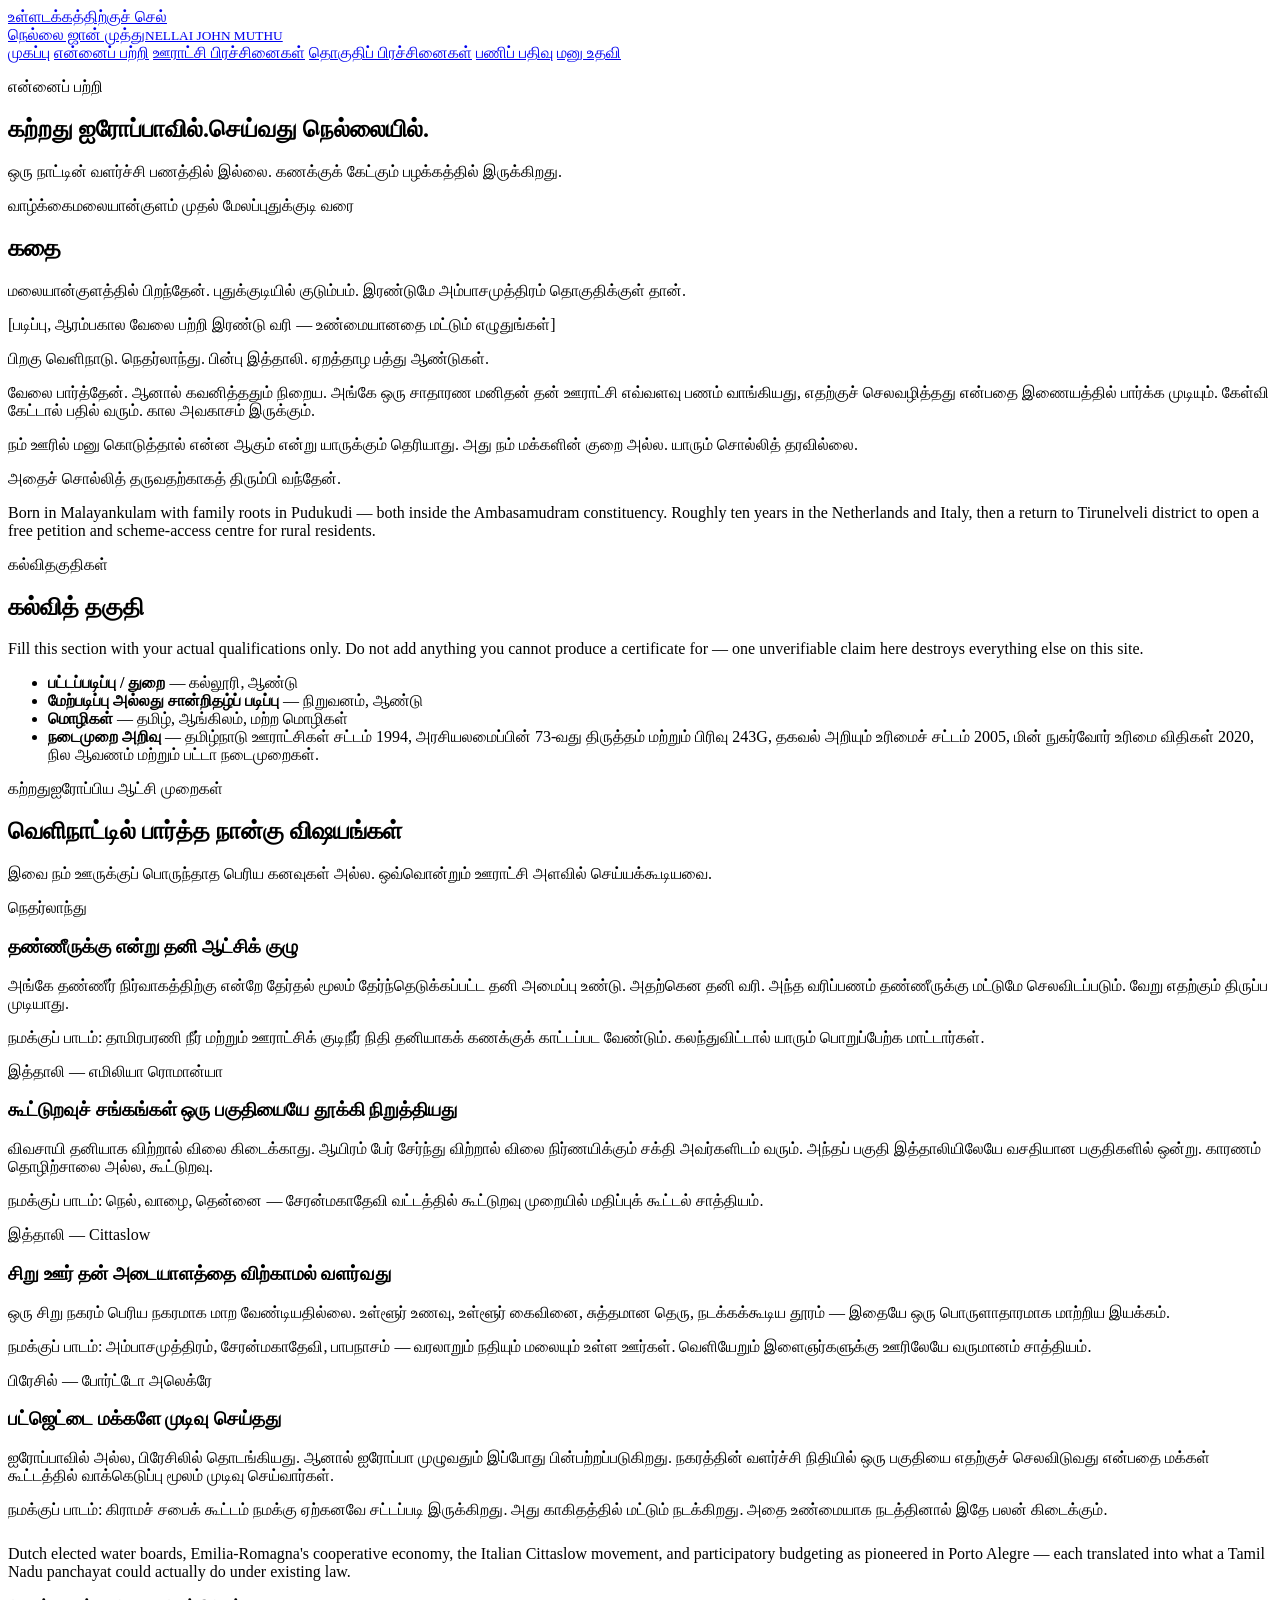
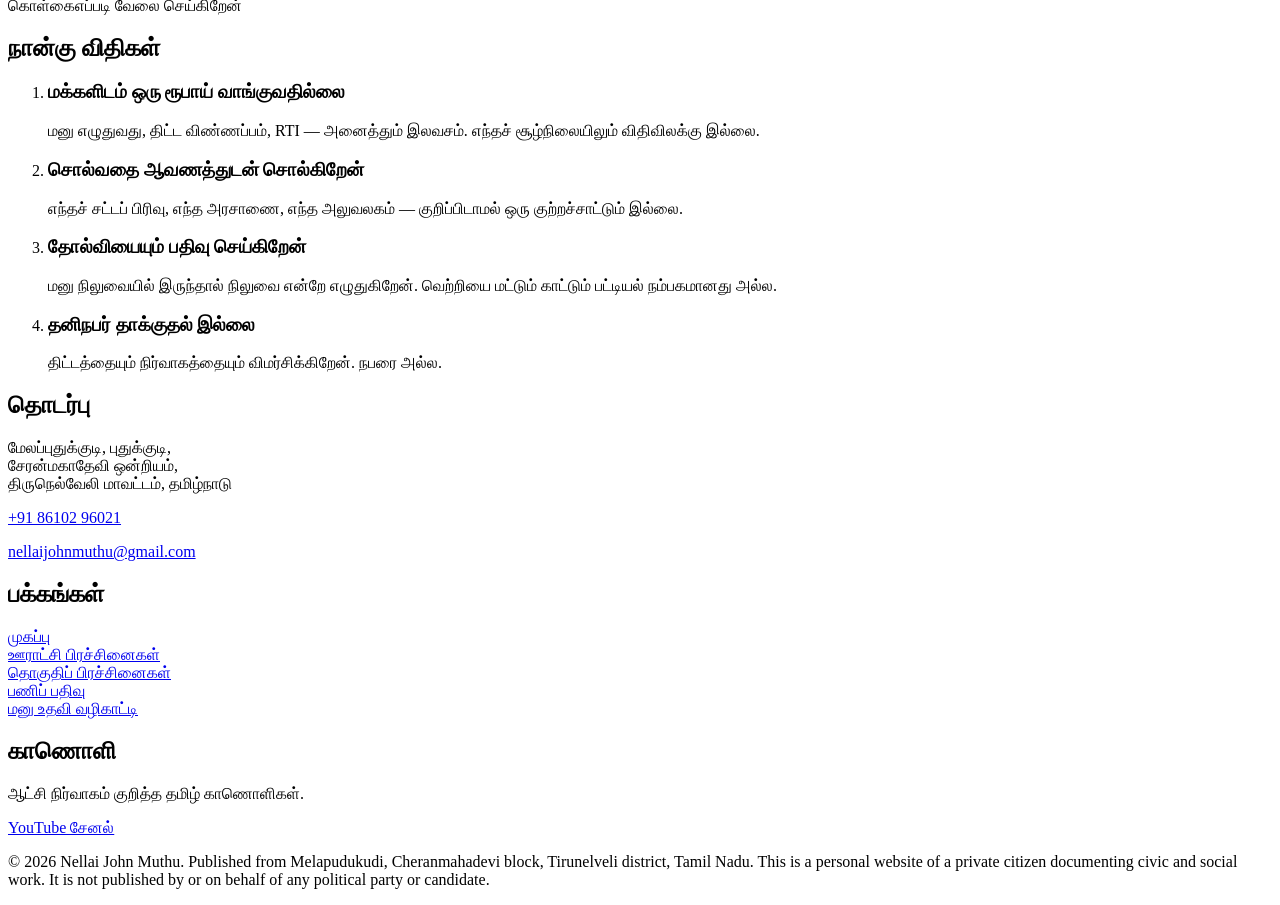
==== about.html @ 8f5d1e76 "Add files via upload" ====
<!DOCTYPE html>
<html lang="ta">
<head>
<meta charset="utf-8">
<meta name="viewport" content="width=device-width, initial-scale=1">

<title>என்னைப் பற்றி — நெல்லை ஜான் முத்து | About Nellai John Muthu</title>
<meta name="description" content="நெல்லை ஜான் முத்து யார்? மலையான்குளத்தில் பிறப்பு, நெதர்லாந்து மற்றும் இத்தாலியில் பத்து ஆண்டுகள், திருநெல்வேலியில் மனு உதவி மையம். Biography of Nellai John Muthu — ten years in the Netherlands and Italy, and the governance models he brought back to Cheranmahadevi block, Tirunelveli.">
<link rel="canonical" href="https://nellaijohnmuthu.com/about.html">

<meta property="og:type" content="profile">
<meta property="og:site_name" content="Nellai John Muthu">
<meta property="og:locale" content="ta_IN">
<meta property="og:title" content="என்னைப் பற்றி — நெல்லை ஜான் முத்து">
<meta property="og:description" content="பத்து ஆண்டுகள் ஐரோப்பாவில் கற்றது. திருநெல்வேலியில் நடைமுறைப்படுத்துவது.">
<meta property="og:url" content="https://nellaijohnmuthu.com/about.html">
<meta property="og:image" content="https://nellaijohnmuthu.com/assets/img/og.jpg">
<meta name="twitter:card" content="summary_large_image">

<link rel="preconnect" href="https://fonts.googleapis.com">
<link rel="preconnect" href="https://fonts.gstatic.com" crossorigin>
<link href="https://fonts.googleapis.com/css2?family=Anek+Tamil:wght@300..700&family=Newsreader:ital,opsz,wght@0,6..72,300..700;1,6..72,300..600&display=swap" rel="stylesheet">
<link rel="stylesheet" href="/assets/style.css">

<script type="application/ld+json">
{
  "@context": "https://schema.org",
  "@type": "ProfilePage",
  "mainEntity": {
    "@type": "Person",
    "name": "Nellai John Muthu",
    "alternateName": "நெல்லை ஜான் முத்து",
    "url": "https://nellaijohnmuthu.com/about.html",
    "jobTitle": "Social activist and civic organiser",
    "birthPlace": { "@type": "Place", "name": "Malayankulam, Tirunelveli district, Tamil Nadu" },
    "knowsAbout": [
      "Rural local government in Tamil Nadu",
      "Right to Information",
      "Tamil Nadu Panchayats Act 1994",
      "Government welfare scheme access",
      "Participatory budgeting",
      "Dutch water management"
    ],
    "knowsLanguage": ["ta", "en"]
  }
}
</script>
</head>

<body>
<a class="skip" href="#main">உள்ளடக்கத்திற்குச் செல்</a>

<header class="site-head">
  <div class="wrap">
    <a class="brand" href="/">நெல்லை ஜான் முத்து<small>NELLAI JOHN MUTHU</small></a>
    <nav class="site-nav" aria-label="முதன்மை">
      <a href="/">முகப்பு</a>
      <a href="/about.html" aria-current="page">என்னைப் பற்றி</a>
      <a href="/panchayats.html">ஊராட்சி பிரச்சினைகள்</a>
      <a href="/issues.html">தொகுதிப் பிரச்சினைகள்</a>
      <a href="/work.html">பணிப் பதிவு</a>
      <a href="/help.html">மனு உதவி</a>
    </nav>
  </div>
</header>

<main id="main">

<section class="hero">
  <div class="wrap">
    <p class="kicker">என்னைப் பற்றி</p>
    <h1 class="hero-slogan"><span class="l">கற்றது ஐரோப்பாவில்.</span><span class="l">செய்வது நெல்லையில்.</span></h1>
    <p>ஒரு நாட்டின் வளர்ச்சி பணத்தில் இல்லை. கணக்குக் கேட்கும் பழக்கத்தில் இருக்கிறது.</p>
  </div>
</section>

<section>
  <div class="wrap rail">
    <p class="rail-label"><span>வாழ்க்கை</span>மலையான்குளம் முதல் மேலப்புதுக்குடி வரை</p>
    <div>
      <h2>கதை</h2>
      <p class="lede">மலையான்குளத்தில் பிறந்தேன். புதுக்குடியில் குடும்பம். இரண்டுமே அம்பாசமுத்திரம் தொகுதிக்குள் தான்.</p>
      <p><span class="fill">[படிப்பு, ஆரம்பகால வேலை பற்றி இரண்டு வரி — உண்மையானதை மட்டும் எழுதுங்கள்]</span></p>
      <p>பிறகு வெளிநாடு. நெதர்லாந்து. பின்பு இத்தாலி. ஏறத்தாழ பத்து ஆண்டுகள்.</p>
      <p>வேலை பார்த்தேன். ஆனால் கவனித்ததும் நிறைய. அங்கே ஒரு சாதாரண மனிதன் தன் ஊராட்சி எவ்வளவு பணம் வாங்கியது, எதற்குச் செலவழித்தது என்பதை இணையத்தில் பார்க்க முடியும். கேள்வி கேட்டால் பதில் வரும். கால அவகாசம் இருக்கும்.</p>
      <p>நம் ஊரில் மனு கொடுத்தால் என்ன ஆகும் என்று யாருக்கும் தெரியாது. அது நம் மக்களின் குறை அல்ல. யாரும் சொல்லித் தரவில்லை.</p>
      <p>அதைச் சொல்லித் தருவதற்காகத் திரும்பி வந்தேன்.</p>
      <p class="en-note" lang="en">Born in Malayankulam with family roots in Pudukudi — both inside the Ambasamudram constituency. Roughly ten years in the Netherlands and Italy, then a return to Tirunelveli district to open a free petition and scheme-access centre for rural residents.</p>
    </div>
  </div>
</section>

<section>
  <div class="wrap rail">
    <p class="rail-label"><span>கல்வி</span>தகுதிகள்</p>
    <div>
      <h2>கல்வித் தகுதி</h2>
      <p class="en-note" lang="en">Fill this section with your actual qualifications only. Do not add anything you cannot produce a certificate for — one unverifiable claim here destroys everything else on this site.</p>
      <ul class="plain">
        <li><b><span class="fill">பட்டப்படிப்பு / துறை</span></b> — <span class="fill">கல்லூரி, ஆண்டு</span></li>
        <li><b><span class="fill">மேற்படிப்பு அல்லது சான்றிதழ்ப் படிப்பு</span></b> — <span class="fill">நிறுவனம், ஆண்டு</span></li>
        <li><b>மொழிகள்</b> — தமிழ், ஆங்கிலம்<span class="fill">, மற்ற மொழிகள்</span></li>
        <li><b>நடைமுறை அறிவு</b> — தமிழ்நாடு ஊராட்சிகள் சட்டம் 1994, அரசியலமைப்பின் 73-வது திருத்தம் மற்றும் பிரிவு 243G, தகவல் அறியும் உரிமைச் சட்டம் 2005, மின் நுகர்வோர் உரிமை விதிகள் 2020, நில ஆவணம் மற்றும் பட்டா நடைமுறைகள்.</li>
      </ul>
    </div>
  </div>
</section>

<section>
  <div class="wrap rail">
    <p class="rail-label"><span>கற்றது</span>ஐரோப்பிய ஆட்சி முறைகள்</p>
    <div>
      <h2>வெளிநாட்டில் பார்த்த நான்கு விஷயங்கள்</h2>
      <p>இவை நம் ஊருக்குப் பொருந்தாத பெரிய கனவுகள் அல்ல. ஒவ்வொன்றும் ஊராட்சி அளவில் செய்யக்கூடியவை.</p>

      <div class="issues">
        <article class="issue">
          <span class="place">நெதர்லாந்து</span>
          <h3>தண்ணீருக்கு என்று தனி ஆட்சிக் குழு</h3>
          <p>அங்கே தண்ணீர் நிர்வாகத்திற்கு என்றே தேர்தல் மூலம் தேர்ந்தெடுக்கப்பட்ட தனி அமைப்பு உண்டு. அதற்கென தனி வரி. அந்த வரிப்பணம் தண்ணீருக்கு மட்டுமே செலவிடப்படும். வேறு எதற்கும் திருப்ப முடியாது.</p>
          <p class="did">நமக்குப் பாடம்: தாமிரபரணி நீர் மற்றும் ஊராட்சிக் குடிநீர் நிதி தனியாகக் கணக்குக் காட்டப்பட வேண்டும். கலந்துவிட்டால் யாரும் பொறுப்பேற்க மாட்டார்கள்.</p>
        </article>

        <article class="issue">
          <span class="place">இத்தாலி — எமிலியா ரொமான்யா</span>
          <h3>கூட்டுறவுச் சங்கங்கள் ஒரு பகுதியையே தூக்கி நிறுத்தியது</h3>
          <p>விவசாயி தனியாக விற்றால் விலை கிடைக்காது. ஆயிரம் பேர் சேர்ந்து விற்றால் விலை நிர்ணயிக்கும் சக்தி அவர்களிடம் வரும். அந்தப் பகுதி இத்தாலியிலேயே வசதியான பகுதிகளில் ஒன்று. காரணம் தொழிற்சாலை அல்ல, கூட்டுறவு.</p>
          <p class="did">நமக்குப் பாடம்: நெல், வாழை, தென்னை — சேரன்மகாதேவி வட்டத்தில் கூட்டுறவு முறையில் மதிப்புக் கூட்டல் சாத்தியம்.</p>
        </article>

        <article class="issue">
          <span class="place">இத்தாலி — Cittaslow</span>
          <h3>சிறு ஊர் தன் அடையாளத்தை விற்காமல் வளர்வது</h3>
          <p>ஒரு சிறு நகரம் பெரிய நகரமாக மாற வேண்டியதில்லை. உள்ளூர் உணவு, உள்ளூர் கைவினை, சுத்தமான தெரு, நடக்கக்கூடிய தூரம் — இதையே ஒரு பொருளாதாரமாக மாற்றிய இயக்கம்.</p>
          <p class="did">நமக்குப் பாடம்: அம்பாசமுத்திரம், சேரன்மகாதேவி, பாபநாசம் — வரலாறும் நதியும் மலையும் உள்ள ஊர்கள். வெளியேறும் இளைஞர்களுக்கு ஊரிலேயே வருமானம் சாத்தியம்.</p>
        </article>

        <article class="issue">
          <span class="place">பிரேசில் — போர்ட்டோ அலெக்ரே</span>
          <h3>பட்ஜெட்டை மக்களே முடிவு செய்தது</h3>
          <p>ஐரோப்பாவில் அல்ல, பிரேசிலில் தொடங்கியது. ஆனால் ஐரோப்பா முழுவதும் இப்போது பின்பற்றப்படுகிறது. நகரத்தின் வளர்ச்சி நிதியில் ஒரு பகுதியை எதற்குச் செலவிடுவது என்பதை மக்கள் கூட்டத்தில் வாக்கெடுப்பு மூலம் முடிவு செய்வார்கள்.</p>
          <p class="did">நமக்குப் பாடம்: கிராமச் சபைக் கூட்டம் நமக்கு ஏற்கனவே சட்டப்படி இருக்கிறது. அது காகிதத்தில் மட்டும் நடக்கிறது. அதை உண்மையாக நடத்தினால் இதே பலன் கிடைக்கும்.</p>
        </article>
      </div>

      <p class="en-note" lang="en" style="margin-top:1.6rem">Dutch elected water boards, Emilia-Romagna's cooperative economy, the Italian Cittaslow movement, and participatory budgeting as pioneered in Porto Alegre — each translated into what a Tamil Nadu panchayat could actually do under existing law.</p>
    </div>
  </div>
</section>

<section>
  <div class="wrap rail">
    <p class="rail-label"><span>கொள்கை</span>எப்படி வேலை செய்கிறேன்</p>
    <div>
      <h2>நான்கு விதிகள்</h2>
      <ol class="steps">
        <li>
          <h3>மக்களிடம் ஒரு ரூபாய் வாங்குவதில்லை</h3>
          <p>மனு எழுதுவது, திட்ட விண்ணப்பம், RTI — அனைத்தும் இலவசம். எந்தச் சூழ்நிலையிலும் விதிவிலக்கு இல்லை.</p>
        </li>
        <li>
          <h3>சொல்வதை ஆவணத்துடன் சொல்கிறேன்</h3>
          <p>எந்தச் சட்டப் பிரிவு, எந்த அரசாணை, எந்த அலுவலகம் — குறிப்பிடாமல் ஒரு குற்றச்சாட்டும் இல்லை.</p>
        </li>
        <li>
          <h3>தோல்வியையும் பதிவு செய்கிறேன்</h3>
          <p>மனு நிலுவையில் இருந்தால் நிலுவை என்றே எழுதுகிறேன். வெற்றியை மட்டும் காட்டும் பட்டியல் நம்பகமானது அல்ல.</p>
        </li>
        <li>
          <h3>தனிநபர் தாக்குதல் இல்லை</h3>
          <p>திட்டத்தையும் நிர்வாகத்தையும் விமர்சிக்கிறேன். நபரை அல்ல.</p>
        </li>
      </ol>
    </div>
  </div>
</section>

</main>

<footer class="site-foot">
  <div class="wrap">
    <div>
      <h2>தொடர்பு</h2>
      <p class="ta">மேலப்புதுக்குடி, புதுக்குடி,<br>சேரன்மகாதேவி ஒன்றியம்,<br>திருநெல்வேலி மாவட்டம், தமிழ்நாடு</p>
      <p><a href="tel:+918610296021">+91 86102 96021</a></p>
      <p><a href="mailto:nellaijohnmuthu@gmail.com">nellaijohnmuthu@gmail.com</a></p>
    </div>
    <div>
      <h2>பக்கங்கள்</h2>
      <p><a href="/">முகப்பு</a><br>
         <a href="/panchayats.html">ஊராட்சி பிரச்சினைகள்</a><br>
         <a href="/issues.html">தொகுதிப் பிரச்சினைகள்</a><br>
         <a href="/work.html">பணிப் பதிவு</a><br>
         <a href="/help.html">மனு உதவி வழிகாட்டி</a></p>
    </div>
    <div>
      <h2>காணொளி</h2>
      <p class="ta">ஆட்சி நிர்வாகம் குறித்த தமிழ் காணொளிகள்.</p>
      <p><a href="https://www.youtube.com/@FILL-CHANNEL-HANDLE" class="fill">YouTube சேனல்</a></p>
    </div>
    <div class="legal">
      <p lang="en">© 2026 Nellai John Muthu. Published from Melapudukudi, Cheranmahadevi block, Tirunelveli district, Tamil Nadu. This is a personal website of a private citizen documenting civic and social work. It is not published by or on behalf of any political party or candidate.</p>
    </div>
  </div>
</footer>

</body>
</html>
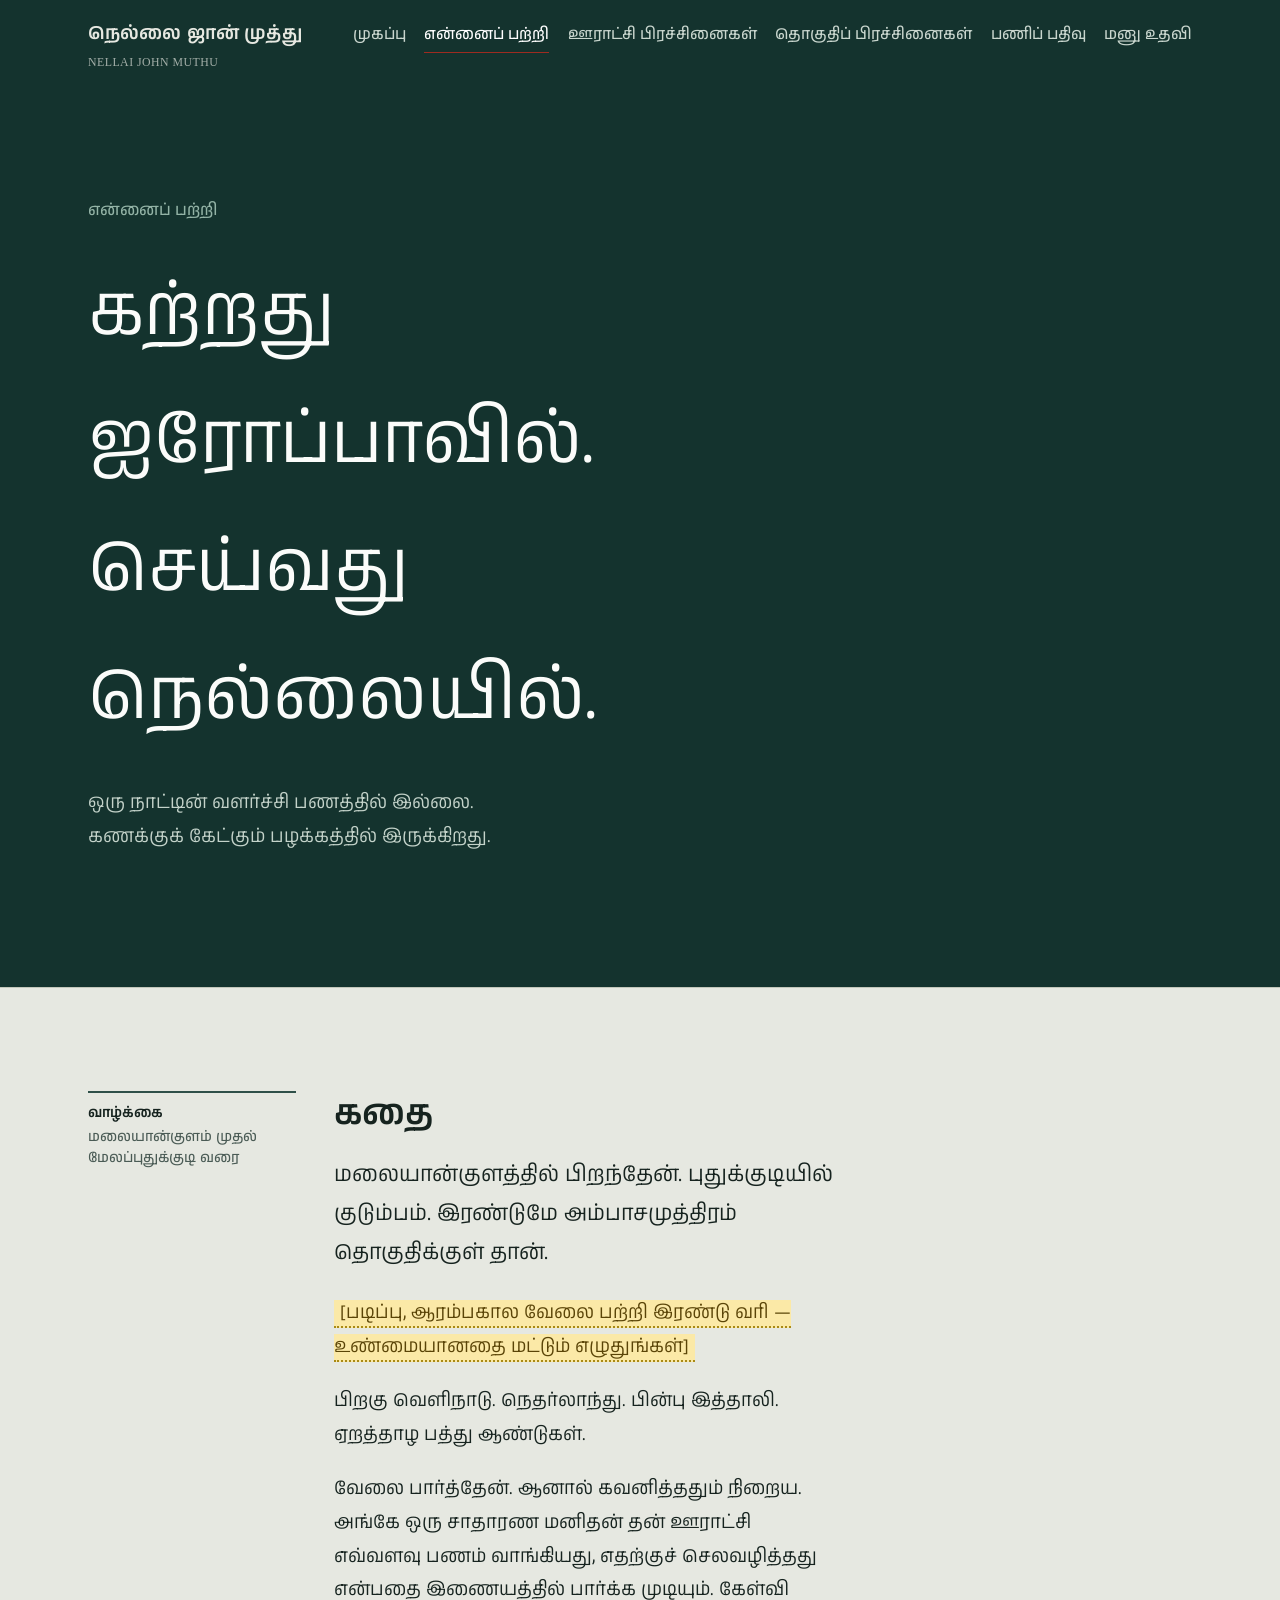
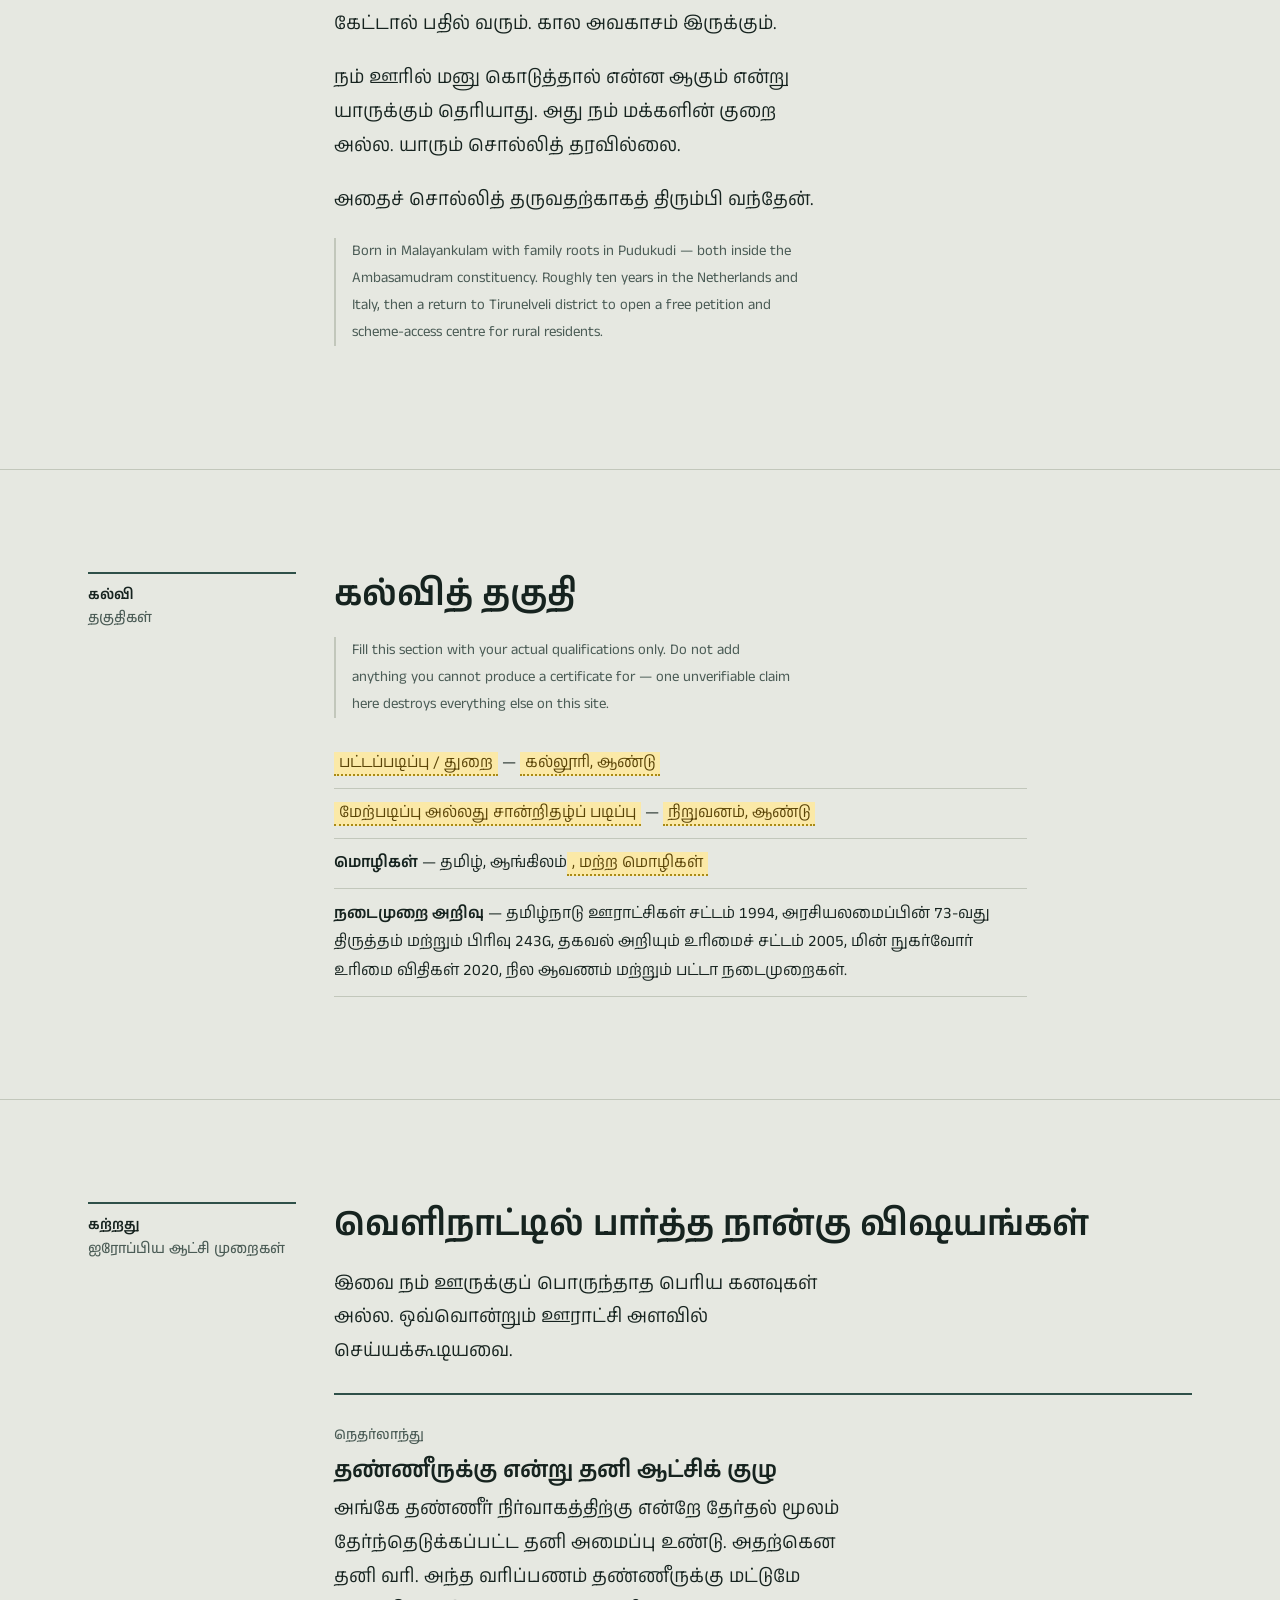
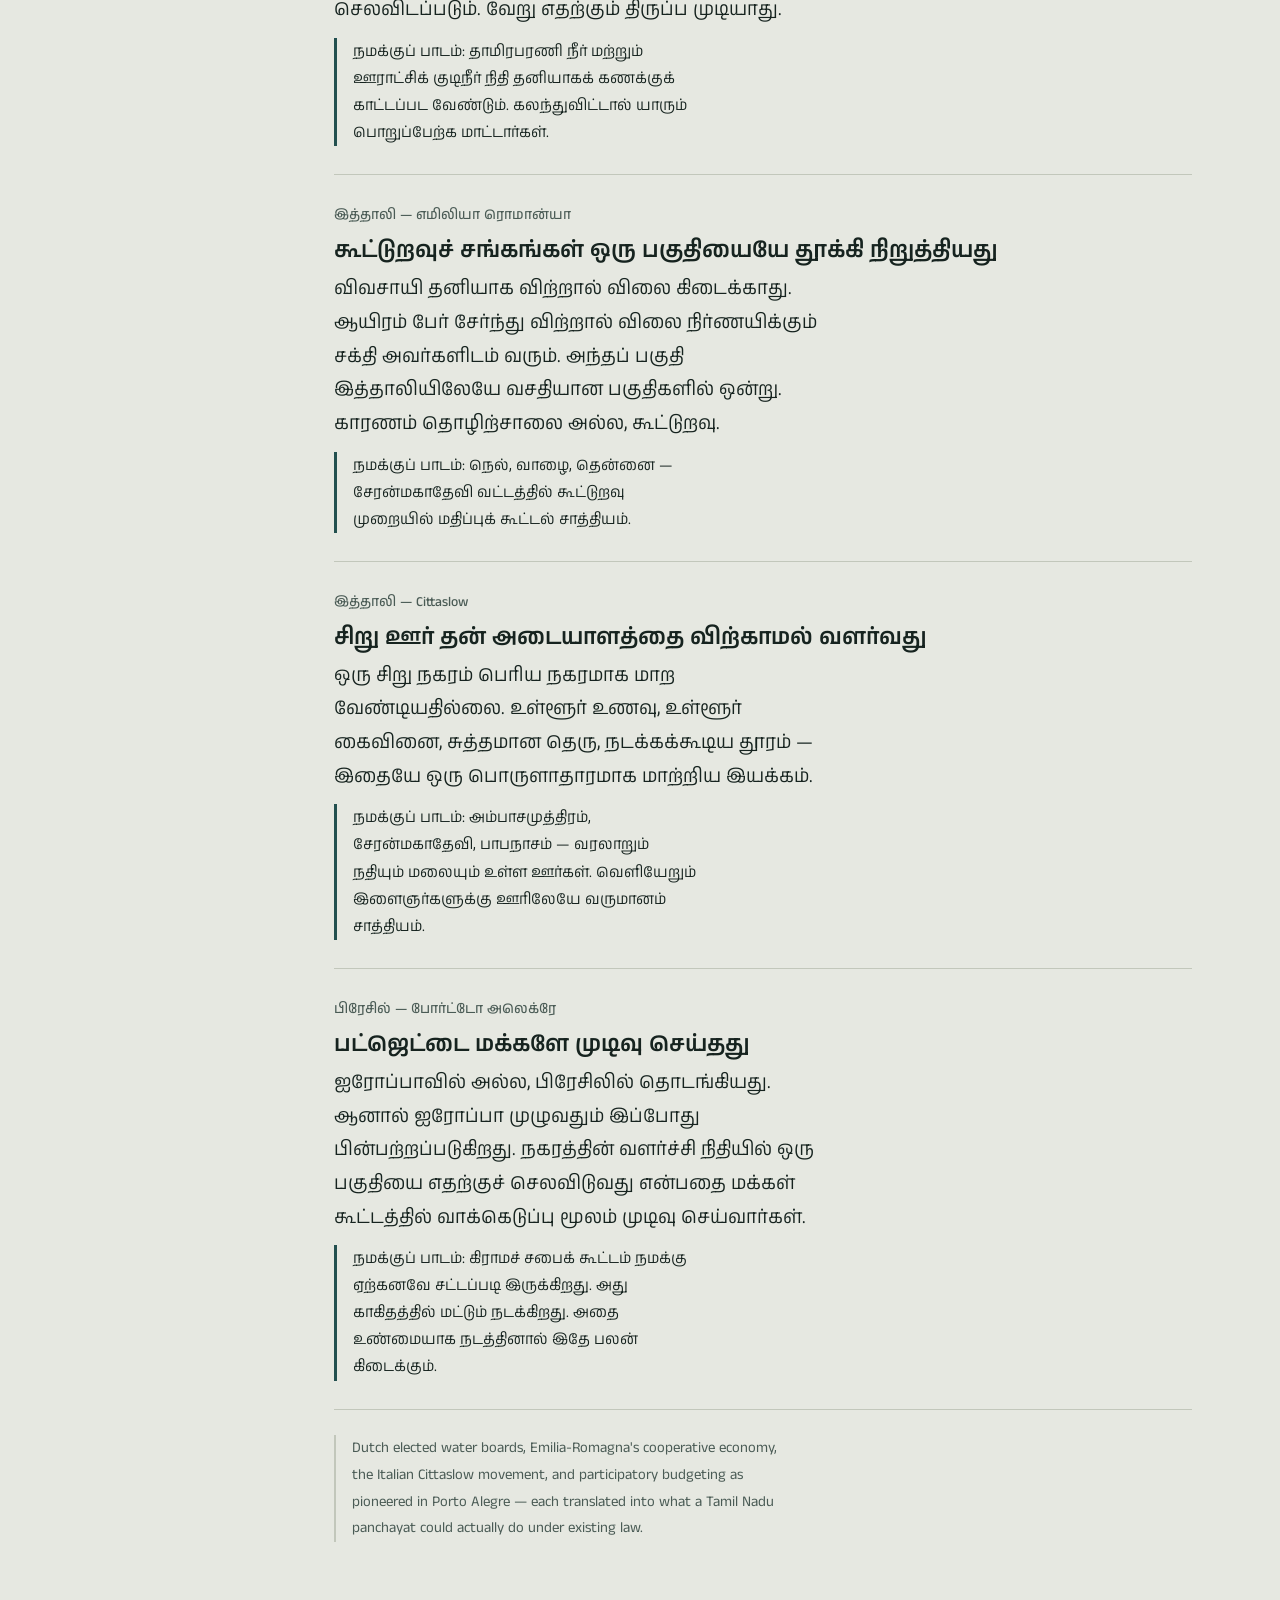
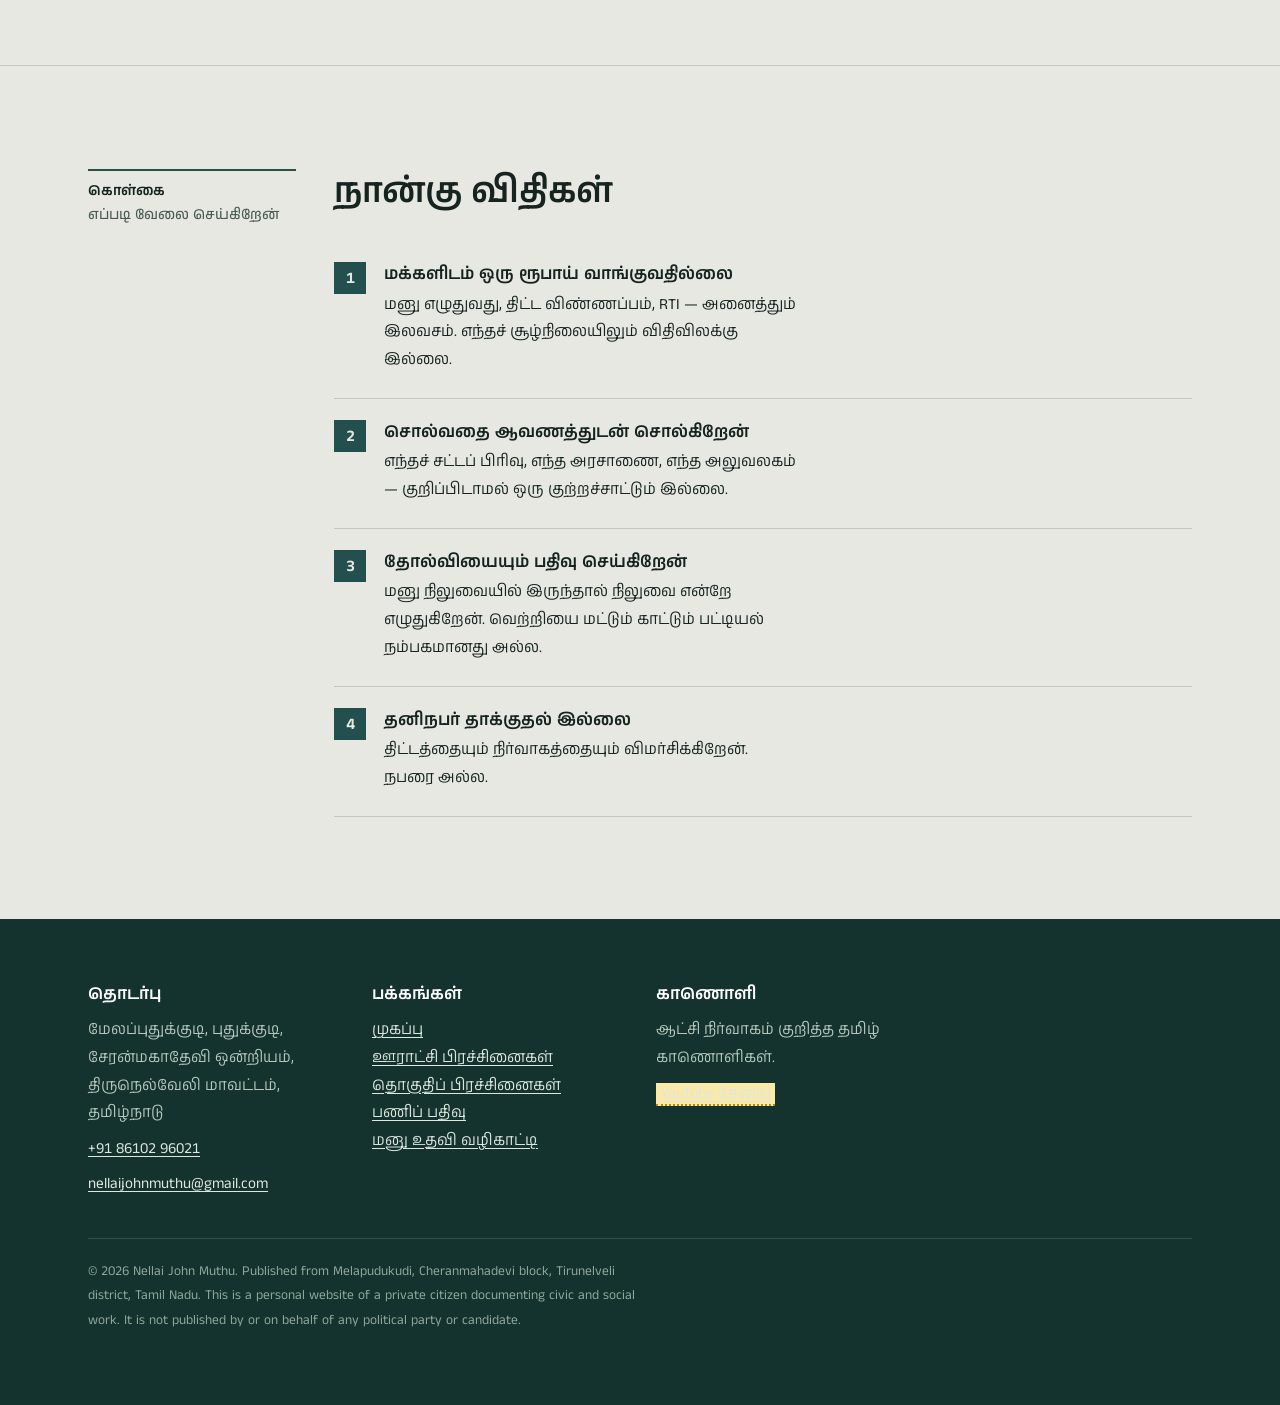
==== commit dc4bd54f: "Add files via upload" ====
--- a/about.html
+++ b/about.html
@@ -14,13 +14,13 @@
 <meta property="og:title" content="என்னைப் பற்றி — நெல்லை ஜான் முத்து">
 <meta property="og:description" content="பத்து ஆண்டுகள் ஐரோப்பாவில் கற்றது. திருநெல்வேலியில் நடைமுறைப்படுத்துவது.">
 <meta property="og:url" content="https://nellaijohnmuthu.com/about.html">
-<meta property="og:image" content="https://nellaijohnmuthu.com/assets/img/og.jpg">
+<meta property="og:image" content="https://nellaijohnmuthu.com/og.jpg">
 <meta name="twitter:card" content="summary_large_image">
 
 <link rel="preconnect" href="https://fonts.googleapis.com">
 <link rel="preconnect" href="https://fonts.gstatic.com" crossorigin>
 <link href="https://fonts.googleapis.com/css2?family=Anek+Tamil:wght@300..700&family=Newsreader:ital,opsz,wght@0,6..72,300..700;1,6..72,300..600&display=swap" rel="stylesheet">
-<link rel="stylesheet" href="/assets/style.css">
+<link rel="stylesheet" href="/style.css">
 
 <script type="application/ld+json">
 {
--- a/style.css
+++ b/style.css
@@ -0,0 +1,324 @@
+/* Nellai John Muthu — nellaijohnmuthu.com
+   Palette grounded in the Tamirabarani belt and the government petition file:
+   river green ink, pale sage stone paper, endorsement red used only as a status mark. */
+
+:root {
+  --paper:      #E6E8E1;
+  --paper-warm: #DDE0D6;
+  --river:      #14332E;
+  --river-mid:  #23504F;
+  --ink:        #16231F;
+  --ink-soft:   #4A5B55;
+  --stamp:      #9E2B20;
+  --brass:      #7E6420;
+  --rule:       #C2C7BB;
+  --rule-dark:  #2F5049;
+
+  --measure: 63ch;
+  --gutter: clamp(1.25rem, 5vw, 3.5rem);
+  --stack: clamp(3.5rem, 8vw, 6.5rem);
+}
+
+*, *::before, *::after { box-sizing: border-box; }
+
+html { -webkit-text-size-adjust: 100%; scroll-behavior: smooth; }
+
+@media (prefers-reduced-motion: reduce) {
+  html { scroll-behavior: auto; }
+  *, *::before, *::after { animation-duration: .001ms !important; transition-duration: .001ms !important; }
+}
+
+body {
+  margin: 0;
+  background: var(--paper);
+  color: var(--ink);
+  font-family: "Newsreader", Georgia, serif;
+  font-size: clamp(1.02rem, 0.98rem + 0.25vw, 1.16rem);
+  line-height: 1.68;
+  font-variant-numeric: tabular-nums;
+}
+
+:lang(ta), .ta {
+  font-family: "Anek Tamil", "Noto Sans Tamil", sans-serif;
+  line-height: 1.82;
+  font-weight: 400;
+}
+
+/* ---------- Type scale ---------- */
+
+h1, h2, h3, h4 { margin: 0 0 .5em; font-weight: 600; line-height: 1.18; letter-spacing: -0.01em; }
+h1 { font-size: clamp(2rem, 1.4rem + 2.8vw, 3.25rem); }
+h2 { font-size: clamp(1.5rem, 1.2rem + 1.4vw, 2.15rem); }
+h3 { font-size: clamp(1.14rem, 1.05rem + 0.5vw, 1.4rem); }
+h2:lang(ta), h3:lang(ta), h1:lang(ta) { font-weight: 600; line-height: 1.4; letter-spacing: 0; }
+
+p { margin: 0 0 1.1em; max-width: var(--measure); }
+p:lang(ta) { max-width: 46ch; }
+
+a { color: var(--river-mid); text-decoration-thickness: 1px; text-underline-offset: 3px; }
+a:hover { color: var(--stamp); }
+
+:focus-visible { outline: 2.5px solid var(--stamp); outline-offset: 3px; }
+
+.en-note {
+  font-size: .92rem;
+  color: var(--ink-soft);
+  border-left: 2px solid var(--rule);
+  padding-left: 1rem;
+  margin: 0 0 1.4em;
+  max-width: 58ch;
+}
+
+.lede { font-size: 1.16em; }
+
+/* ---------- Layout ---------- */
+
+.wrap { width: min(76rem, 100%); margin-inline: auto; padding-inline: var(--gutter); }
+
+section { padding-block: var(--stack); border-top: 1px solid var(--rule); }
+section:first-of-type { border-top: 0; }
+
+/* Asymmetric rail grid: margin annotations left, body right — like a petition file */
+.rail { display: grid; gap: clamp(1rem, 3vw, 3.5rem); grid-template-columns: 1fr; align-items: start; }
+@media (min-width: 62rem) {
+  .rail { grid-template-columns: 13rem minmax(0, 1fr); }
+}
+.rail > .rail-label {
+  font-family: "Anek Tamil", sans-serif;
+  font-size: .88rem;
+  font-weight: 500;
+  color: var(--ink-soft);
+  line-height: 1.5;
+  padding-top: .55rem;
+  border-top: 2px solid var(--rule-dark);
+}
+.rail > .rail-label span { display: block; color: var(--ink); font-weight: 600; }
+
+/* ---------- Header ---------- */
+
+.site-head {
+  background: var(--river);
+  color: var(--paper);
+}
+.site-head .wrap {
+  display: flex; flex-wrap: wrap; gap: .75rem 2rem;
+  align-items: baseline; justify-content: space-between;
+  padding-block: 1.15rem;
+}
+.brand {
+  font-family: "Anek Tamil", sans-serif;
+  font-weight: 600; font-size: 1.16rem; color: var(--paper);
+  text-decoration: none; letter-spacing: .01em;
+}
+.brand small { display: block; font-family: "Newsreader", serif; font-weight: 400; font-size: .74rem; opacity: .68; letter-spacing: .04em; }
+.site-nav { display: flex; flex-wrap: wrap; gap: 1.15rem; }
+.site-nav a {
+  font-family: "Anek Tamil", sans-serif; font-size: .97rem; font-weight: 500;
+  color: #C9D6CE; text-decoration: none; padding-bottom: 2px;
+  border-bottom: 1.5px solid transparent;
+}
+.site-nav a:hover, .site-nav a[aria-current="page"] { color: #fff; border-bottom-color: var(--stamp); }
+
+/* ---------- Hero ---------- */
+
+.hero { background: var(--river); color: var(--paper); border-top: 0; padding-block: clamp(3rem, 9vw, 6.5rem) clamp(3.5rem, 9vw, 7rem); }
+.hero .kicker {
+  font-family: "Anek Tamil", sans-serif; font-size: 1rem; font-weight: 500;
+  color: #93B3A6; margin: 0 0 1.6rem;
+}
+.hero-slogan {
+  font-family: "Anek Tamil", sans-serif;
+  font-weight: 600;
+  font-size: clamp(2.05rem, 1.1rem + 4.6vw, 4.4rem);
+  line-height: 1.24; letter-spacing: -0.015em;
+  margin: 0 0 1.5rem; max-width: 16ch; color: #FBFCFA;
+}
+.hero-slogan .l { display: block; }
+.hero p { color: #C4D3CA; max-width: 44ch; }
+.hero .en-note { color: #9DB2A7; border-left-color: var(--rule-dark); }
+
+@media (prefers-reduced-motion: no-preference) {
+  .hero-slogan .l { animation: rise .8s cubic-bezier(.2,.7,.3,1) backwards; }
+  .hero-slogan .l:nth-child(2) { animation-delay: .13s; }
+  .hero-slogan .l:nth-child(3) { animation-delay: .26s; }
+  @keyframes rise { from { opacity: 0; transform: translateY(0.5em); } }
+}
+
+.actions { display: flex; flex-wrap: wrap; gap: .8rem; margin-top: 2.2rem; }
+.btn {
+  font-family: "Anek Tamil", sans-serif; font-size: 1rem; font-weight: 600;
+  padding: .72rem 1.35rem; text-decoration: none; border: 1.5px solid;
+  transition: background-color .15s, color .15s;
+}
+.btn-solid { background: var(--paper); color: var(--river); border-color: var(--paper); }
+.btn-solid:hover { background: var(--stamp); border-color: var(--stamp); color: #fff; }
+.btn-line { background: transparent; color: #DCE5DE; border-color: #4E6E66; }
+.btn-line:hover { background: #1D423B; color: #fff; border-color: #7D9A90; }
+
+/* ---------- Ledger (the signature element) ---------- */
+
+.ledger { border-top: 2px solid var(--rule-dark); margin-top: 1.5rem; }
+.entry {
+  display: grid; gap: .15rem 1.5rem; grid-template-columns: 1fr;
+  padding: 1.35rem 0; border-bottom: 1px solid var(--rule);
+}
+@media (min-width: 48rem) {
+  .entry { grid-template-columns: 7.5rem minmax(0, 1fr) 9rem; align-items: baseline; }
+}
+.entry-date {
+  font-family: "Anek Tamil", sans-serif; font-size: .88rem; font-weight: 500;
+  color: var(--ink-soft); white-space: nowrap;
+}
+.entry-body h3 { margin: 0 0 .3rem; font-size: 1.06rem; }
+.entry-body p { margin: 0; font-size: .95rem; color: var(--ink-soft); max-width: 60ch; }
+.entry-body p:lang(ta) { max-width: 50ch; }
+.entry-status {
+  font-family: "Anek Tamil", sans-serif; font-size: .82rem; font-weight: 600;
+  justify-self: start; padding: .18rem .55rem; border: 1.5px solid var(--stamp);
+  color: var(--stamp); white-space: nowrap; margin-top: .4rem;
+}
+@media (min-width: 48rem) { .entry-status { justify-self: end; margin-top: 0; } }
+.entry-status.done { border-color: var(--river-mid); color: var(--river-mid); }
+.entry-status.open { border-color: var(--brass); color: var(--brass); }
+
+/* ---------- Issue list ---------- */
+
+.issues { margin-top: 1.5rem; border-top: 2px solid var(--rule-dark); }
+.issue { padding: 1.75rem 0; border-bottom: 1px solid var(--rule); }
+.issue h3 { margin-bottom: .35rem; }
+.issue p { margin-bottom: .6rem; }
+.issue .place {
+  font-family: "Anek Tamil", sans-serif; font-size: .86rem; font-weight: 500;
+  color: var(--ink-soft); display: block; margin-bottom: .5rem;
+}
+.issue .did {
+  font-size: .93rem; padding-left: 1rem; border-left: 3px solid var(--river-mid);
+  color: var(--ink); margin: 0;
+}
+
+/* ---------- Fact strip ---------- */
+
+.facts { display: grid; gap: 1.6rem 2.5rem; grid-template-columns: repeat(auto-fit, minmax(13rem, 1fr)); margin-top: 2rem; }
+.fact { border-top: 2px solid var(--rule-dark); padding-top: .85rem; }
+.fact b {
+  display: block; font-family: "Anek Tamil", sans-serif;
+  font-size: clamp(1.5rem, 1.2rem + 1.1vw, 2rem); font-weight: 600; line-height: 1.15; color: var(--river);
+}
+.fact span { display: block; font-size: .92rem; color: var(--ink-soft); margin-top: .3rem; }
+
+/* ---------- Steps / help content ---------- */
+
+.steps { counter-reset: s; list-style: none; padding: 0; margin: 1.5rem 0 0; }
+.steps > li {
+  counter-increment: s; position: relative;
+  padding: 1.4rem 0 1.4rem 3.1rem; border-bottom: 1px solid var(--rule);
+}
+.steps > li::before {
+  content: counter(s); position: absolute; left: 0; top: 1.35rem;
+  font-family: "Anek Tamil", sans-serif; font-weight: 600; font-size: 1rem;
+  color: var(--paper); background: var(--river-mid);
+  width: 2rem; height: 2rem; display: grid; place-items: center;
+}
+.steps h3 { margin-bottom: .3rem; font-size: 1.05rem; }
+.steps p { margin: 0; font-size: .96rem; }
+
+.plain { list-style: none; padding: 0; margin: 1.2rem 0 0; max-width: var(--measure); }
+.plain li { padding: .65rem 0; border-bottom: 1px solid var(--rule); font-size: .98rem; }
+.plain li b { font-family: "Anek Tamil", sans-serif; font-weight: 600; }
+
+.callout {
+  background: var(--paper-warm); border-left: 4px solid var(--river-mid);
+  padding: 1.3rem 1.5rem; margin: 2rem 0; max-width: 60ch;
+}
+.callout p:last-child { margin-bottom: 0; }
+.callout h3 { margin-bottom: .4rem; font-size: 1.02rem; }
+
+/* Placeholder marker — replace all of these before publishing */
+.fill {
+  background: #FBE9A7; color: #5A4407; padding: 0 .3em;
+  border-bottom: 2px dotted #A98A16; font-style: normal;
+}
+
+/* ---------- Footer ---------- */
+
+.site-foot { background: var(--river); color: #B7C8BE; padding-block: clamp(2.5rem, 6vw, 4rem); font-size: .95rem; }
+.site-foot .wrap { display: grid; gap: 2rem; grid-template-columns: repeat(auto-fit, minmax(15rem, 1fr)); }
+.site-foot h2 { color: #fff; font-size: 1.05rem; font-family: "Anek Tamil", sans-serif; margin-bottom: .6rem; }
+.site-foot a { color: #DDE7E0; }
+.site-foot a:hover { color: #fff; }
+.site-foot p { margin-bottom: .5rem; max-width: 34ch; }
+.site-foot .legal { grid-column: 1 / -1; border-top: 1px solid var(--rule-dark); padding-top: 1.3rem; font-size: .84rem; color: #8FA79B; }
+.site-foot .legal p { max-width: 70ch; }
+
+.skip {
+  position: absolute; left: -9999px; background: var(--stamp); color: #fff;
+  padding: .6rem 1rem; z-index: 10;
+}
+.skip:focus { left: .5rem; top: .5rem; position: fixed; }
+
+/* ---------- Photography ---------- */
+
+.banner { position: relative; background: var(--river); }
+.banner img { display: block; width: 100%; height: clamp(230px, 42vw, 470px); object-fit: cover; object-position: center 42%; }
+.banner figcaption {
+  font-family: "Anek Tamil", sans-serif; font-size: .88rem; color: var(--ink-soft);
+  padding: .7rem 0 0; border-top: 1px solid var(--rule); margin-top: .8rem;
+}
+figure.photo { margin: 2rem 0 0; }
+figure.photo img { display: block; width: 100%; height: auto; border: 1px solid var(--rule); }
+
+/* ---------- Panchayat directory ---------- */
+
+.filters { display: flex; flex-wrap: wrap; gap: .5rem; margin: 1.8rem 0 1rem; }
+.chip {
+  font-family: "Anek Tamil", sans-serif; font-size: .95rem; font-weight: 500;
+  padding: .45rem 1rem; border: 1.5px solid var(--rule-dark); background: transparent;
+  color: var(--ink); cursor: pointer; transition: background-color .12s, color .12s;
+}
+.chip:hover { background: var(--paper-warm); }
+.chip[aria-pressed="true"] { background: var(--river); color: var(--paper); border-color: var(--river); }
+
+.search-row { margin: 1rem 0 .5rem; }
+.search-row input {
+  font-family: "Anek Tamil", sans-serif; font-size: 1rem; width: min(28rem, 100%);
+  padding: .6rem .85rem; border: 1.5px solid var(--rule-dark); background: #fff; color: var(--ink);
+}
+.result-note { font-family: "Anek Tamil", sans-serif; font-size: .92rem; color: var(--ink-soft); margin: .4rem 0 0; }
+
+.lb-group { margin-top: 2.6rem; }
+.lb-group > h3 {
+  font-family: "Anek Tamil", sans-serif; font-size: 1rem; font-weight: 600; color: var(--ink-soft);
+  border-bottom: 2px solid var(--rule-dark); padding-bottom: .5rem; margin-bottom: 0;
+}
+.lb { border-bottom: 1px solid var(--rule); }
+.lb > summary {
+  display: flex; align-items: baseline; gap: .9rem; justify-content: space-between;
+  padding: 1.05rem .2rem; cursor: pointer; list-style: none;
+  font-family: "Anek Tamil", sans-serif; font-size: 1.08rem; font-weight: 600;
+}
+.lb > summary::-webkit-details-marker { display: none; }
+.lb > summary:hover { background: var(--paper-warm); }
+.lb > summary .n { display: flex; align-items: baseline; gap: .7rem; min-width: 0; }
+.lb > summary .n::before {
+  content: "+"; font-weight: 400; font-size: 1.3rem; line-height: 1; color: var(--river-mid); width: .8rem; flex: none;
+}
+.lb[open] > summary .n::before { content: "\2212"; }
+.lb .badge {
+  font-family: "Newsreader", serif; font-size: .88rem; font-weight: 400; color: var(--ink-soft);
+  white-space: nowrap; flex: none;
+}
+.lb-body { padding: .3rem 0 1.6rem 1.5rem; }
+.cat { margin-top: 1.4rem; }
+.cat > h4 {
+  font-family: "Anek Tamil", sans-serif; font-size: .97rem; font-weight: 600; color: var(--river-mid);
+  margin: 0 0 .5rem; padding-left: .7rem; border-left: 3px solid var(--river-mid);
+}
+.cat ul { margin: 0; padding-left: 1.25rem; }
+.cat li { font-size: .96rem; line-height: 1.7; margin-bottom: .55rem; max-width: 66ch; }
+.cat li mark { background: #FBE9A7; color: inherit; }
+.empty { font-family: "Anek Tamil", sans-serif; color: var(--ink-soft); padding: 2rem 0; }
+
+@media (max-width: 30rem) {
+  .lb-body { padding-left: .4rem; }
+  .lb > summary { font-size: 1rem; }
+}
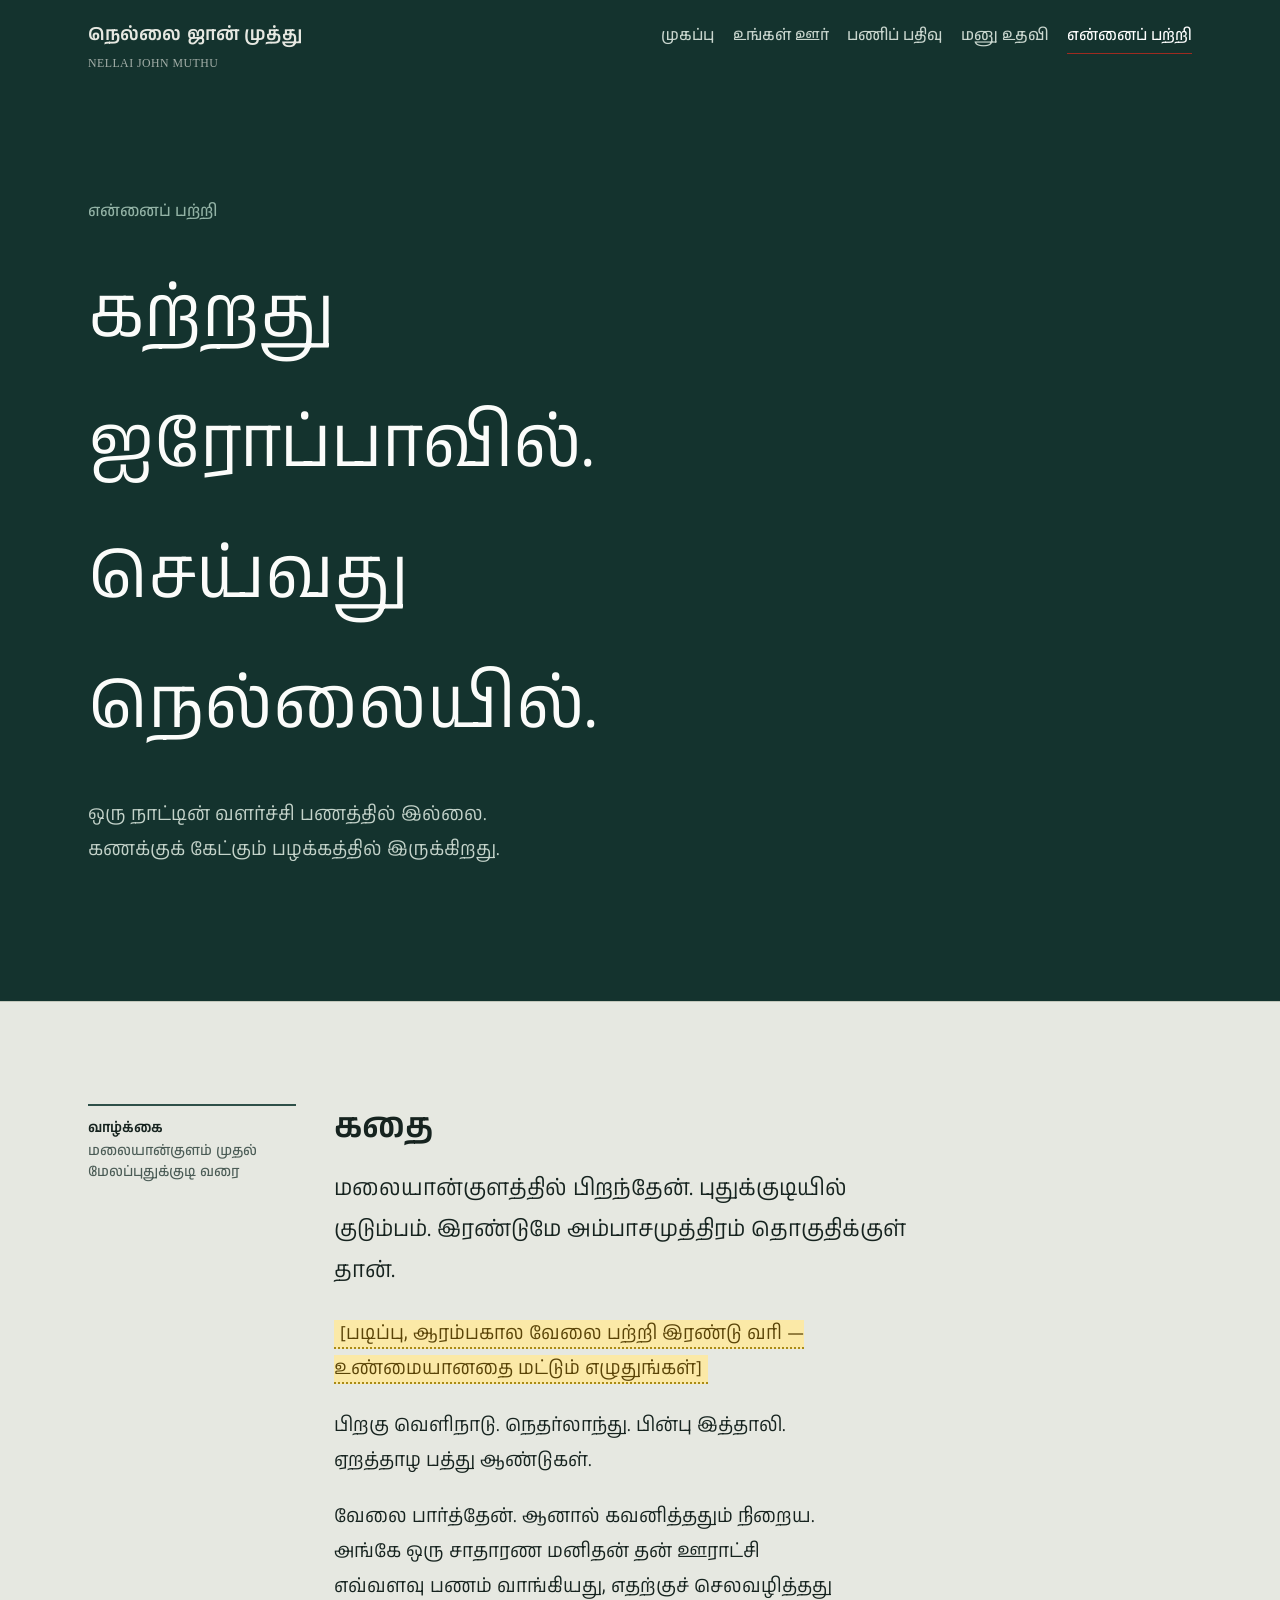
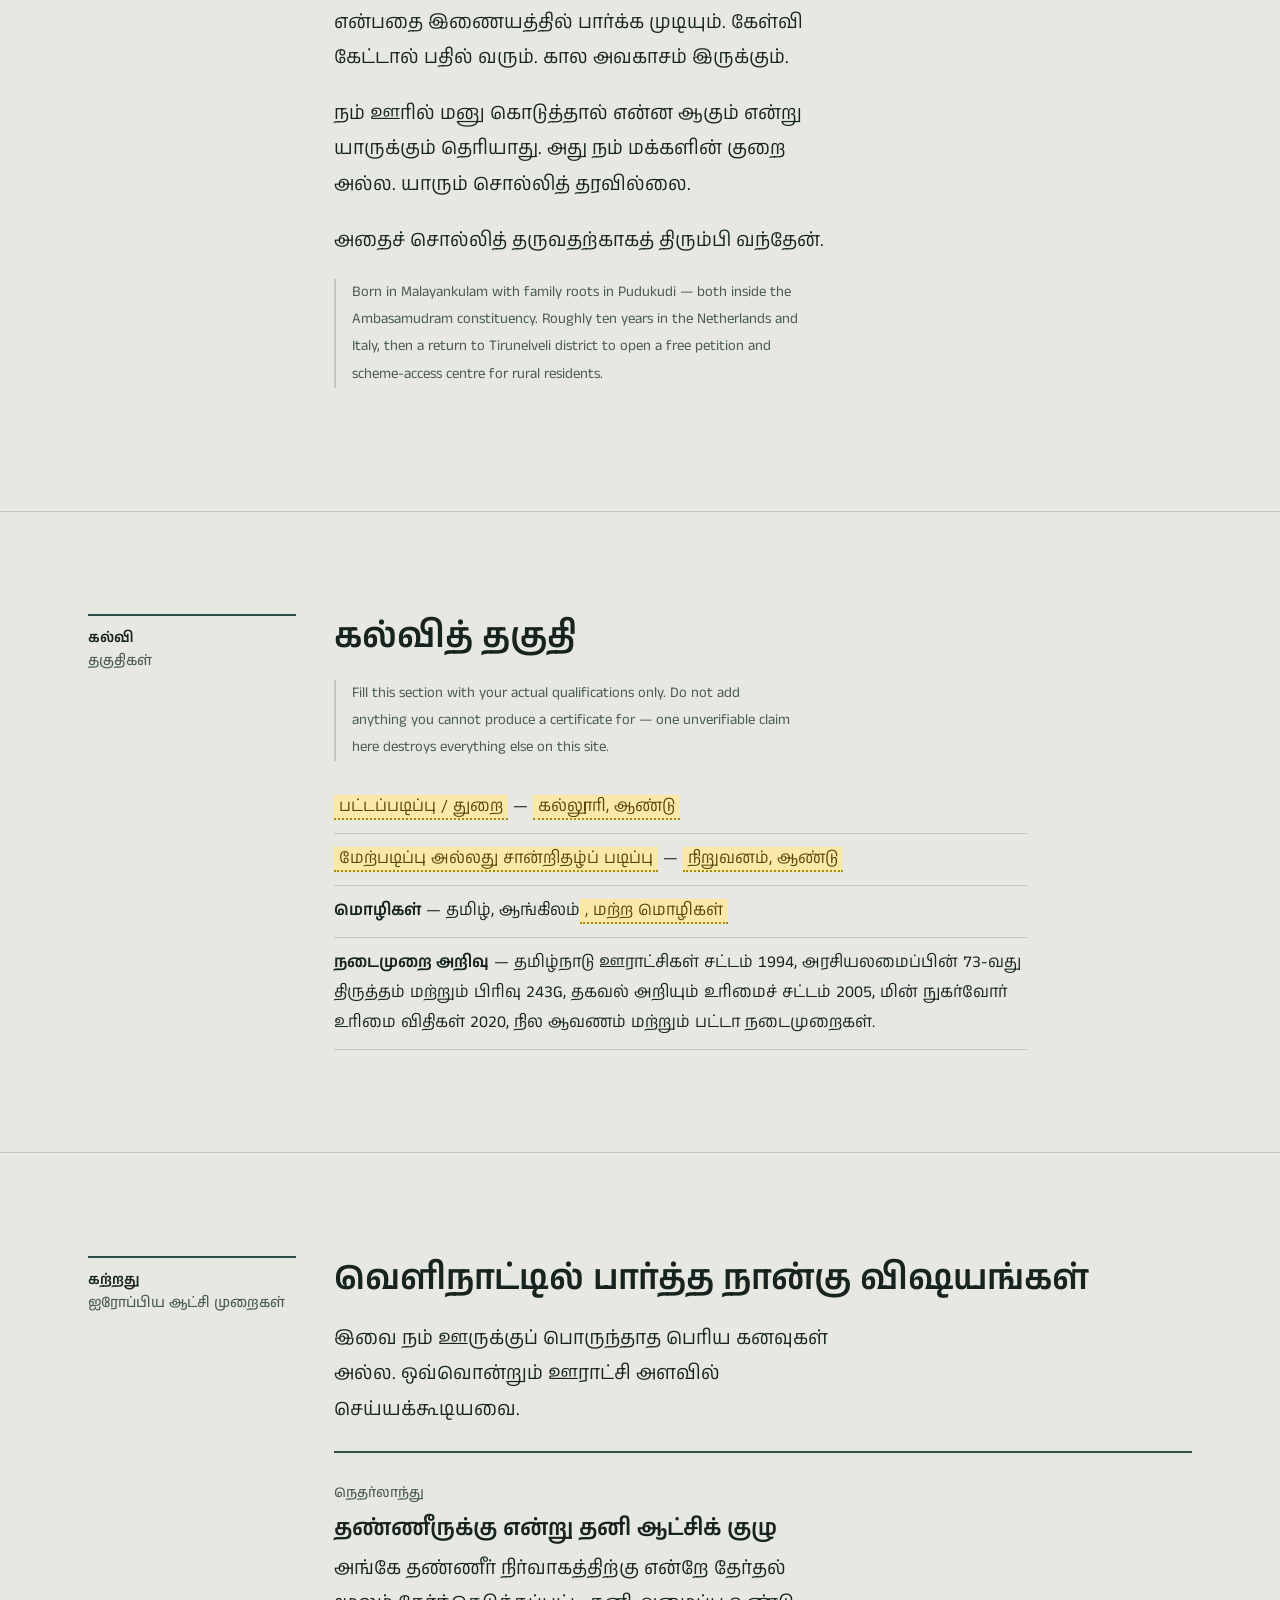
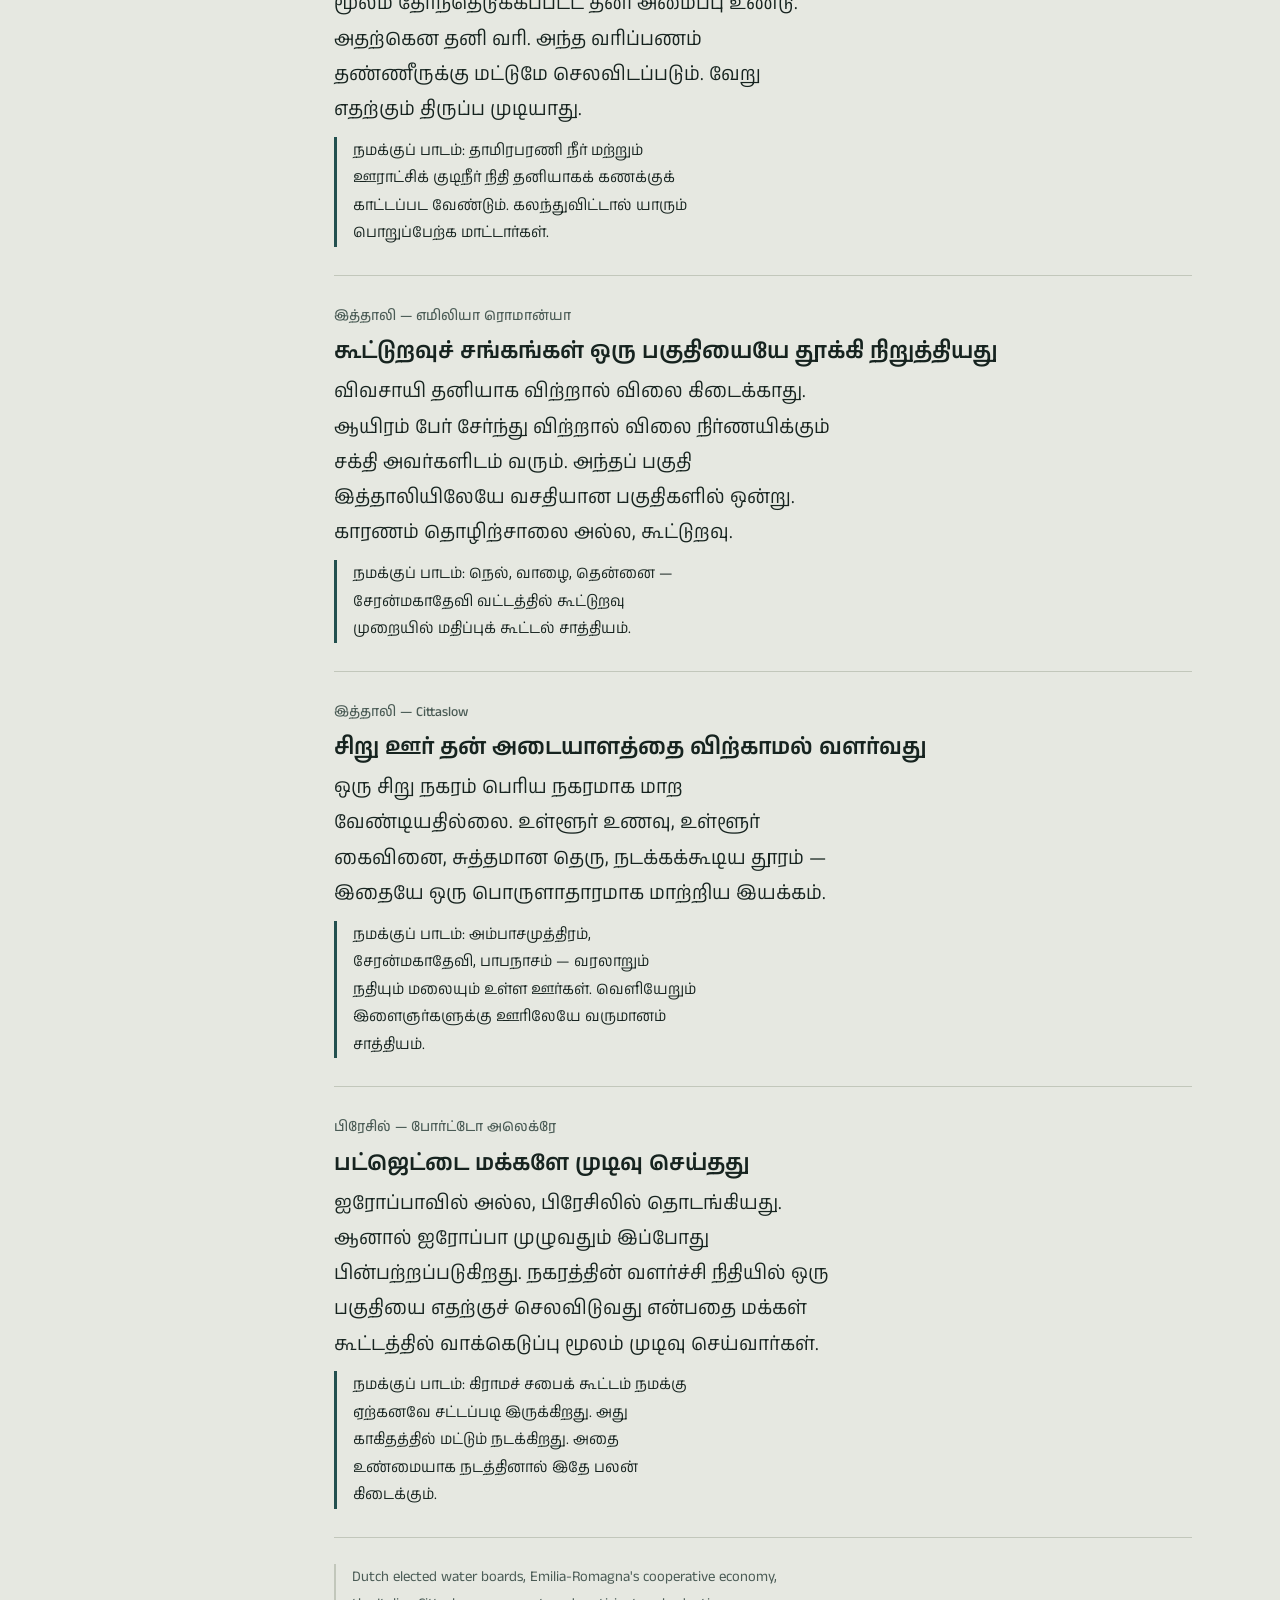
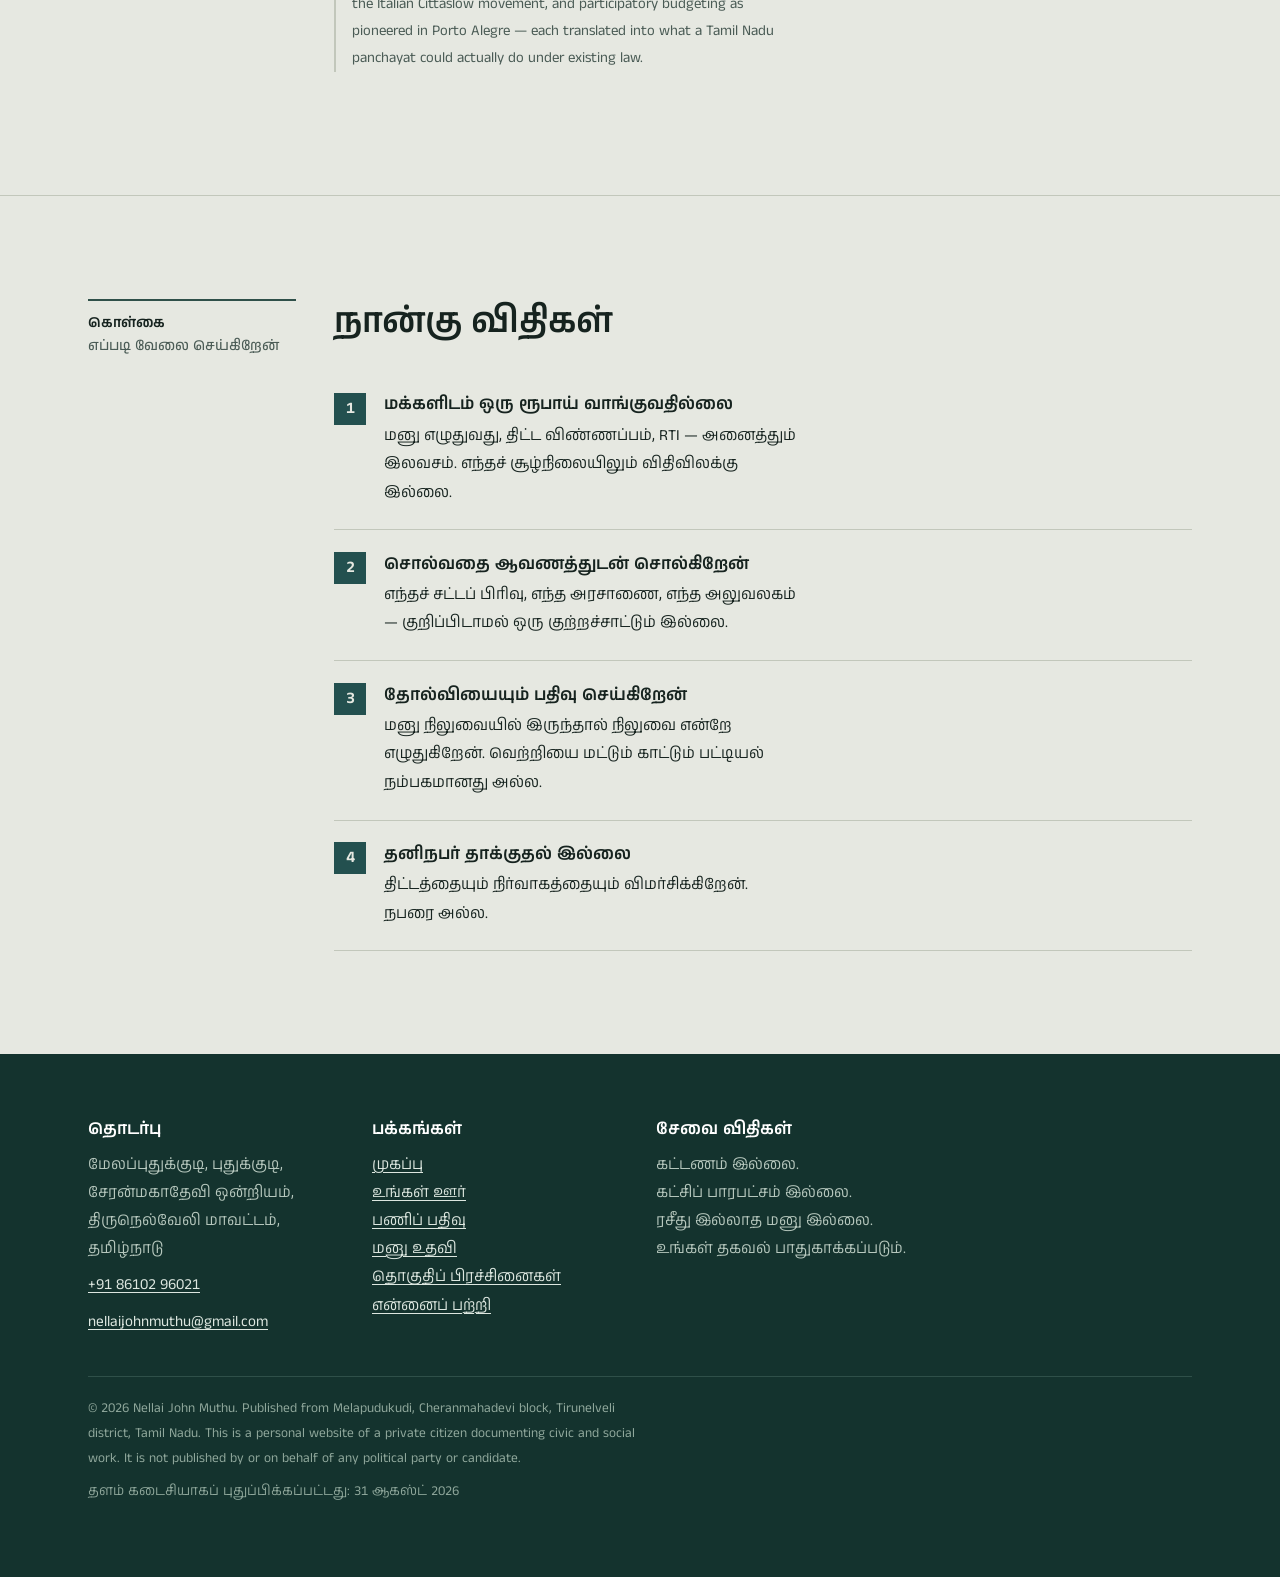
==== commit 8fa18114: "Add files via upload" ====
--- a/about.html
+++ b/about.html
@@ -6,6 +6,7 @@
 
 <title>என்னைப் பற்றி — நெல்லை ஜான் முத்து | About Nellai John Muthu</title>
 <meta name="description" content="நெல்லை ஜான் முத்து யார்? மலையான்குளத்தில் பிறப்பு, நெதர்லாந்து மற்றும் இத்தாலியில் பத்து ஆண்டுகள், திருநெல்வேலியில் மனு உதவி மையம். Biography of Nellai John Muthu — ten years in the Netherlands and Italy, and the governance models he brought back to Cheranmahadevi block, Tirunelveli.">
+<meta name="theme-color" content="#14332E">
 <link rel="canonical" href="https://nellaijohnmuthu.com/about.html">
 
 <meta property="og:type" content="profile">
@@ -53,13 +54,15 @@
 <header class="site-head">
   <div class="wrap">
     <a class="brand" href="/">நெல்லை ஜான் முத்து<small>NELLAI JOHN MUTHU</small></a>
-    <nav class="site-nav" aria-label="முதன்மை">
+    <button class="menu-btn" id="menuBtn" aria-expanded="false" aria-controls="mainnav" aria-label="பட்டியலைத் திற">
+      <span></span><span></span><span></span>
+    </button>
+    <nav class="site-nav" id="mainnav" aria-label="முதன்மை">
       <a href="/">முகப்பு</a>
-      <a href="/about.html" aria-current="page">என்னைப் பற்றி</a>
-      <a href="/panchayats.html">ஊராட்சி பிரச்சினைகள்</a>
-      <a href="/issues.html">தொகுதிப் பிரச்சினைகள்</a>
+      <a href="/panchayats.html">உங்கள் ஊர்</a>
       <a href="/work.html">பணிப் பதிவு</a>
       <a href="/help.html">மனு உதவி</a>
+      <a href="/about.html" aria-current="page">என்னைப் பற்றி</a>
     </nav>
   </div>
 </header>
@@ -187,22 +190,26 @@
     </div>
     <div>
       <h2>பக்கங்கள்</h2>
-      <p><a href="/">முகப்பு</a><br>
-         <a href="/panchayats.html">ஊராட்சி பிரச்சினைகள்</a><br>
-         <a href="/issues.html">தொகுதிப் பிரச்சினைகள்</a><br>
-         <a href="/work.html">பணிப் பதிவு</a><br>
-         <a href="/help.html">மனு உதவி வழிகாட்டி</a></p>
-    </div>
-    <div>
-      <h2>காணொளி</h2>
-      <p class="ta">ஆட்சி நிர்வாகம் குறித்த தமிழ் காணொளிகள்.</p>
-      <p><a href="https://www.youtube.com/@FILL-CHANNEL-HANDLE" class="fill">YouTube சேனல்</a></p>
+      <p><a href="/">முகப்பு</a><br><a href="/panchayats.html">உங்கள் ஊர்</a><br>
+         <a href="/work.html">பணிப் பதிவு</a><br><a href="/help.html">மனு உதவி</a><br>
+         <a href="/issues.html">தொகுதிப் பிரச்சினைகள்</a><br><a href="/about.html">என்னைப் பற்றி</a></p>
+    </div>
+    <div>
+      <h2>சேவை விதிகள்</h2>
+      <p class="ta">கட்டணம் இல்லை.<br>கட்சிப் பாரபட்சம் இல்லை.<br>ரசீது இல்லாத மனு இல்லை.<br>உங்கள் தகவல் பாதுகாக்கப்படும்.</p>
     </div>
     <div class="legal">
       <p lang="en">© 2026 Nellai John Muthu. Published from Melapudukudi, Cheranmahadevi block, Tirunelveli district, Tamil Nadu. This is a personal website of a private citizen documenting civic and social work. It is not published by or on behalf of any political party or candidate.</p>
+      <p class="ta">தளம் கடைசியாகப் புதுப்பிக்கப்பட்டது: 31 ஆகஸ்ட் 2026</p>
     </div>
   </div>
 </footer>
 
+<nav class="action-bar" aria-label="விரைவு தொடர்பு">
+  <a href="tel:+918610296021"><svg viewBox="0 0 24 24" aria-hidden="true"><path d="M6.6 10.8c1.4 2.8 3.8 5.1 6.6 6.6l2.2-2.2c.3-.3.7-.4 1-.2 1.1.4 2.4.6 3.6.6.6 0 1 .4 1 1V20c0 .6-.4 1-1 1C10.6 21 3 13.4 3 4c0-.6.4-1 1-1h3.5c.6 0 1 .4 1 1 0 1.3.2 2.5.6 3.6.1.4 0 .8-.2 1l-2.3 2.2z"/></svg>அழைக்க</a>
+  <a href="https://wa.me/918610296021"><svg viewBox="0 0 24 24" aria-hidden="true"><path d="M12 2a10 10 0 0 0-8.6 15l-1.3 4.7 4.8-1.3A10 10 0 1 0 12 2zm5.3 14c-.2.6-1.3 1.2-1.8 1.2-.5.1-1 .1-1.7-.1-.4-.1-.9-.3-1.5-.6a11 11 0 0 1-4.3-3.9c-.5-.7-.8-1.5-.8-2.2 0-.7.3-1.3.6-1.6.2-.2.4-.3.6-.3h.5c.2 0 .4 0 .6.4l.8 1.9c0 .2 0 .3-.1.5l-.4.5c-.1.1-.2.3-.1.5.3.5.7 1.1 1.3 1.6.7.6 1.3.9 1.6 1 .2.1.4.1.5-.1l.7-.8c.2-.2.3-.2.5-.1l1.8.9c.2.1.3.2.4.3 0 .2 0 .6-.2 1.1z"/></svg>WhatsApp</a>
+  <a href="/help.html"><svg viewBox="0 0 24 24" aria-hidden="true"><path d="M14 2H6a2 2 0 0 0-2 2v16a2 2 0 0 0 2 2h12a2 2 0 0 0 2-2V8l-6-6zm2 16H8v-2h8v2zm0-4H8v-2h8v2zm-3-5V3.5L18.5 9H13z"/></svg>மனு உதவி</a>
+</nav>
+<script src="/site.js" defer></script>
 </body>
 </html>
--- a/style.css
+++ b/style.css
@@ -322,3 +322,133 @@
   .lb-body { padding-left: .4rem; }
   .lb > summary { font-size: 1rem; }
 }
+
+/* ============ Readability bump for outdoor mobile use ============ */
+body { font-size: clamp(1.09rem, 1.02rem + 0.3vw, 1.19rem); }
+:lang(ta), .ta { line-height: 1.85; }
+.cat li, .entry-body p, .plain li { font-size: 1.02rem; }
+
+/* ============ Mobile menu ============ */
+.menu-btn {
+  display: none; background: none; border: 1.5px solid #4E6E66; cursor: pointer;
+  width: 46px; height: 44px; padding: 0 11px; flex: none;
+}
+.menu-btn span { display: block; height: 2px; background: var(--paper); margin: 4px 0; }
+.menu-btn[aria-expanded="true"] { background: #1D423B; }
+
+@media (max-width: 52rem) {
+  .site-head .wrap { flex-wrap: nowrap; align-items: center; gap: 1rem; }
+  .menu-btn { display: block; }
+  .site-nav {
+    display: none; flex-basis: 100%; flex-direction: column; gap: 0;
+    order: 3; padding-bottom: .5rem;
+  }
+  .site-nav.open { display: flex; }
+  .site-head .wrap:has(.site-nav.open) { flex-wrap: wrap; }
+  .site-nav a {
+    padding: .85rem .2rem; border-bottom: 1px solid #2F5049; font-size: 1.05rem;
+  }
+  .site-nav a:hover, .site-nav a[aria-current="page"] { border-bottom-color: var(--stamp); }
+}
+
+/* ============ Mobile action bar ============ */
+.action-bar { display: none; }
+@media (max-width: 52rem) {
+  .action-bar {
+    display: grid; grid-template-columns: repeat(3, 1fr);
+    position: fixed; left: 0; right: 0; bottom: 0; z-index: 50;
+    background: var(--river); border-top: 1px solid #2F5049;
+    padding-bottom: env(safe-area-inset-bottom);
+  }
+  .action-bar a {
+    display: flex; flex-direction: column; align-items: center; justify-content: center;
+    gap: .18rem; min-height: 56px; padding: .5rem .3rem;
+    font-family: "Anek Tamil", sans-serif; font-size: .84rem; font-weight: 600;
+    color: #DCE7E0; text-decoration: none;
+  }
+  .action-bar a + a { border-left: 1px solid #2F5049; }
+  .action-bar a:active { background: #1D423B; }
+  .action-bar svg { width: 21px; height: 21px; fill: currentColor; }
+  body { padding-bottom: 66px; }
+  html { scroll-padding-bottom: 80px; }
+}
+
+/* ============ Directory upgrades ============ */
+.hero-compact { padding-block: clamp(2.2rem, 6vw, 3.6rem) clamp(2.4rem, 6vw, 4rem); }
+
+.search-row label { font-family: "Anek Tamil", sans-serif; font-weight: 600; display: block; margin-bottom: .45rem; }
+.search-row input { min-height: 48px; font-size: 1.05rem; }
+.search-row input:focus { border-color: var(--river); }
+
+.cat-filters { margin-top: .5rem; }
+.cat-chip { font-size: .9rem; padding: .4rem .75rem; }
+.cat-chip b { font-weight: 600; color: var(--ink-soft); }
+.cat-chip[aria-pressed="true"] b { color: #BFD3C9; }
+.chip { min-height: 40px; }
+
+.clearbtn {
+  font-family: "Anek Tamil", sans-serif; font-size: .9rem; background: none;
+  border: none; color: var(--stamp); cursor: pointer; text-decoration: underline;
+  padding: .3rem; min-height: 34px;
+}
+
+.minicats { margin: 0 0 .9rem; display: flex; flex-wrap: wrap; gap: .4rem; }
+.minicat {
+  font-family: "Anek Tamil", sans-serif; font-size: .82rem; color: var(--ink-soft);
+  border: 1px solid var(--rule); padding: .18rem .55rem; cursor: pointer;
+}
+.minicat:hover { border-color: var(--river-mid); color: var(--river-mid); }
+
+.sharerow { margin: 0 0 .4rem; }
+.sharebtn {
+  font-family: "Anek Tamil", sans-serif; font-size: .87rem; background: none;
+  border: 1.5px solid var(--rule-dark); color: var(--ink); padding: .4rem .8rem;
+  cursor: pointer; min-height: 38px;
+}
+.sharebtn:hover { background: var(--paper-warm); }
+
+.wa-link {
+  display: inline-block; font-family: "Anek Tamil", sans-serif; font-weight: 600;
+  background: #075E54; color: #fff; text-decoration: none;
+  padding: .6rem 1.15rem; min-height: 44px; line-height: 1.9;
+}
+.wa-link:hover { background: #04443D; color: #fff; }
+.privacy-note { font-size: .88rem; color: var(--ink-soft); margin-bottom: 0; }
+
+.lb[hidden], .lb-group[hidden], .cat[hidden] { display: none !important; }
+.lb { content-visibility: auto; contain-intrinsic-size: auto 90px; }
+.lb[open] { content-visibility: visible; }
+
+/* ============ Homepage search ============ */
+.hero-search { margin-top: 2rem; max-width: 34rem; }
+.hero-search label { display: block; font-family: "Anek Tamil", sans-serif; font-weight: 600; color: #C4D3CA; margin-bottom: .5rem; }
+.hero-search .box { display: flex; }
+.hero-search input {
+  flex: 1; min-width: 0; min-height: 50px; font-family: "Anek Tamil", sans-serif;
+  font-size: 1.05rem; padding: .6rem .85rem; border: 0; background: #fff; color: var(--ink);
+}
+.hero-search button {
+  font-family: "Anek Tamil", sans-serif; font-size: 1rem; font-weight: 600;
+  background: var(--stamp); color: #fff; border: 0; padding: 0 1.2rem; min-height: 50px; cursor: pointer;
+}
+.hero-search button:hover { background: #86231A; }
+.hero-search .eg { font-size: .88rem; color: #93B3A6; margin: .55rem 0 0; }
+.hero-search .eg a { color: #B9CDC3; }
+
+/* ============ Print ============ */
+@media print {
+  .site-head, .site-foot, .action-bar, .filters, .search-row, .sharerow,
+  .minicats, .skip, .result-note, .hero-search, .banner { display: none !important; }
+  body { background: #fff; color: #000; font-size: 11pt; padding-bottom: 0; }
+  .hero { background: #fff !important; color: #000 !important; padding-block: 0 1rem; }
+  .hero-slogan, .hero p, .hero .kicker { color: #000 !important; }
+  section { padding-block: .8rem; border-top: 1px solid #999; }
+  .lb { content-visibility: visible; }
+  .lb > summary { font-size: 12pt; }
+  .lb-body { display: block !important; }
+  .steps > li, .issue, .entry, .cat { break-inside: avoid; }
+  h2, h3, h4 { break-after: avoid; }
+  a[href^="http"]::after { content: " (" attr(href) ")"; font-size: 9pt; color: #444; }
+  a[href^="/"]::after, a[href^="#"]::after { content: ""; }
+}
+@page { margin: 15mm; }
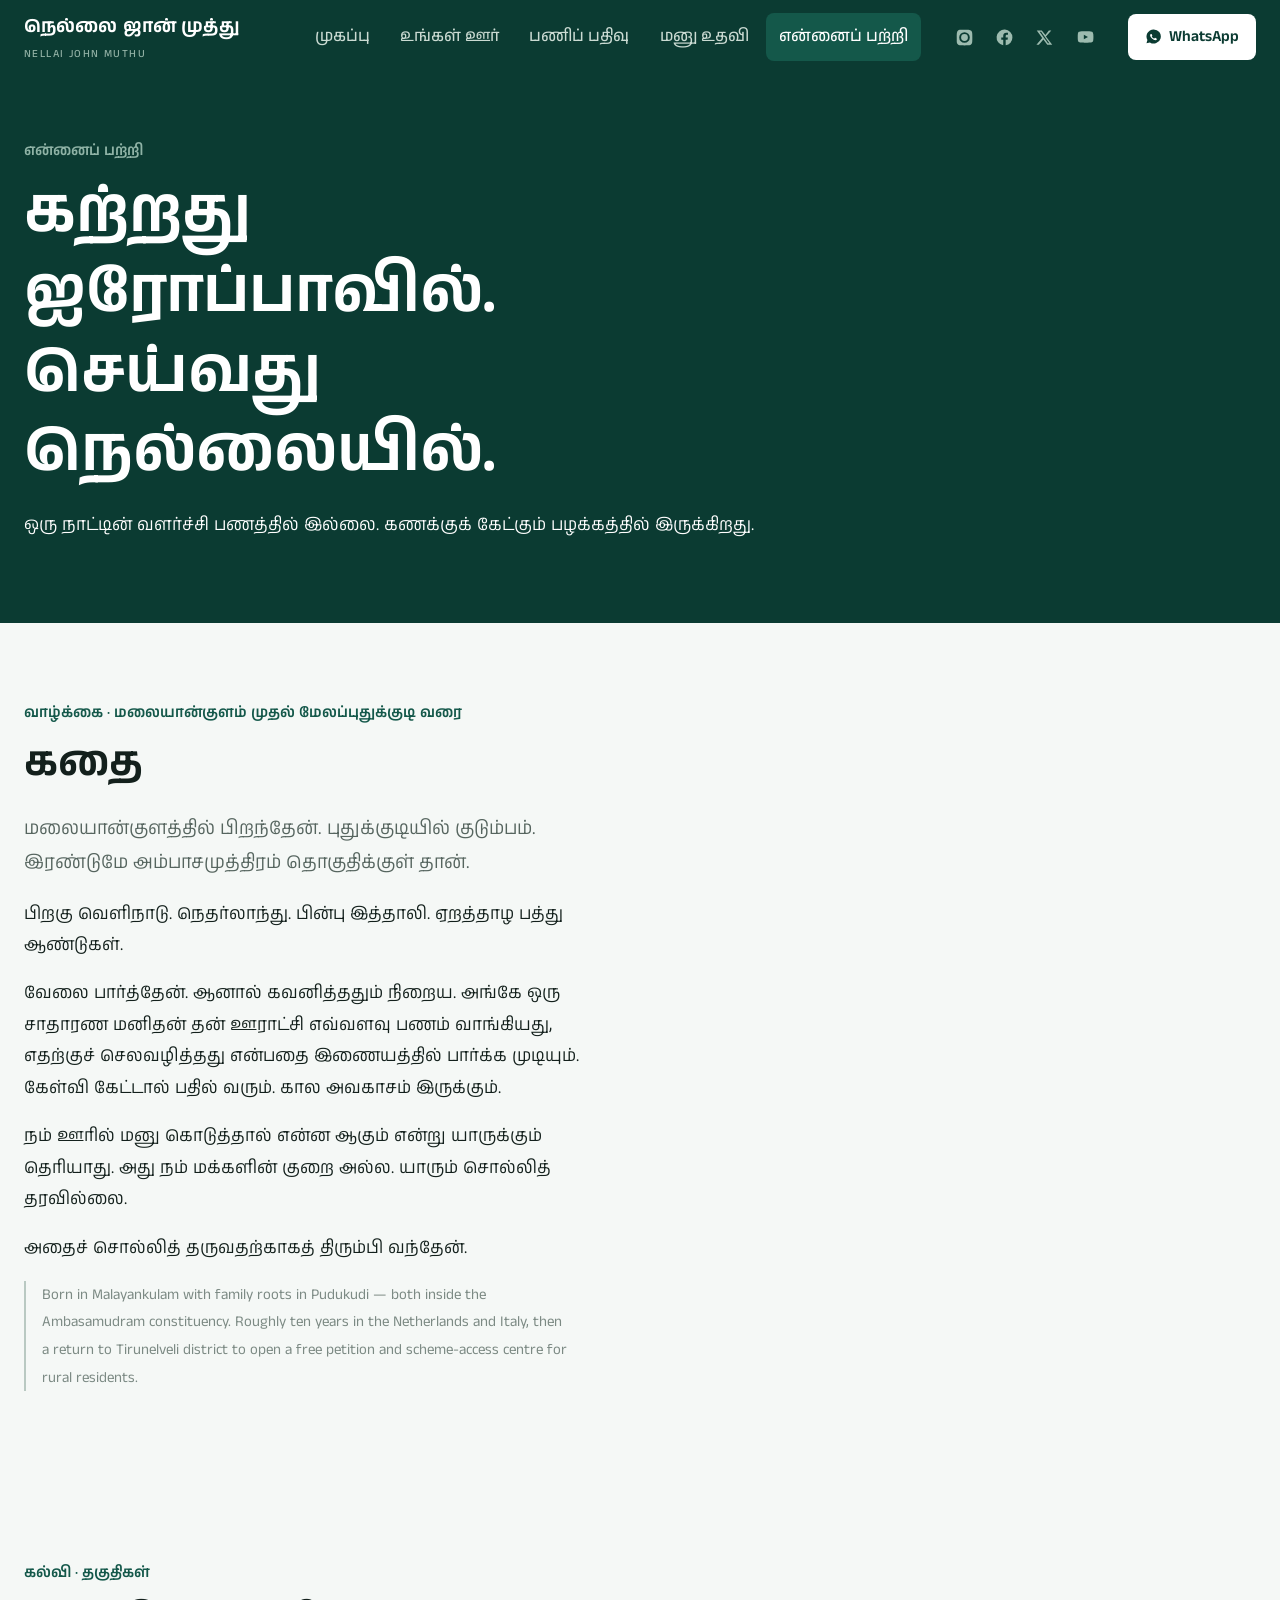
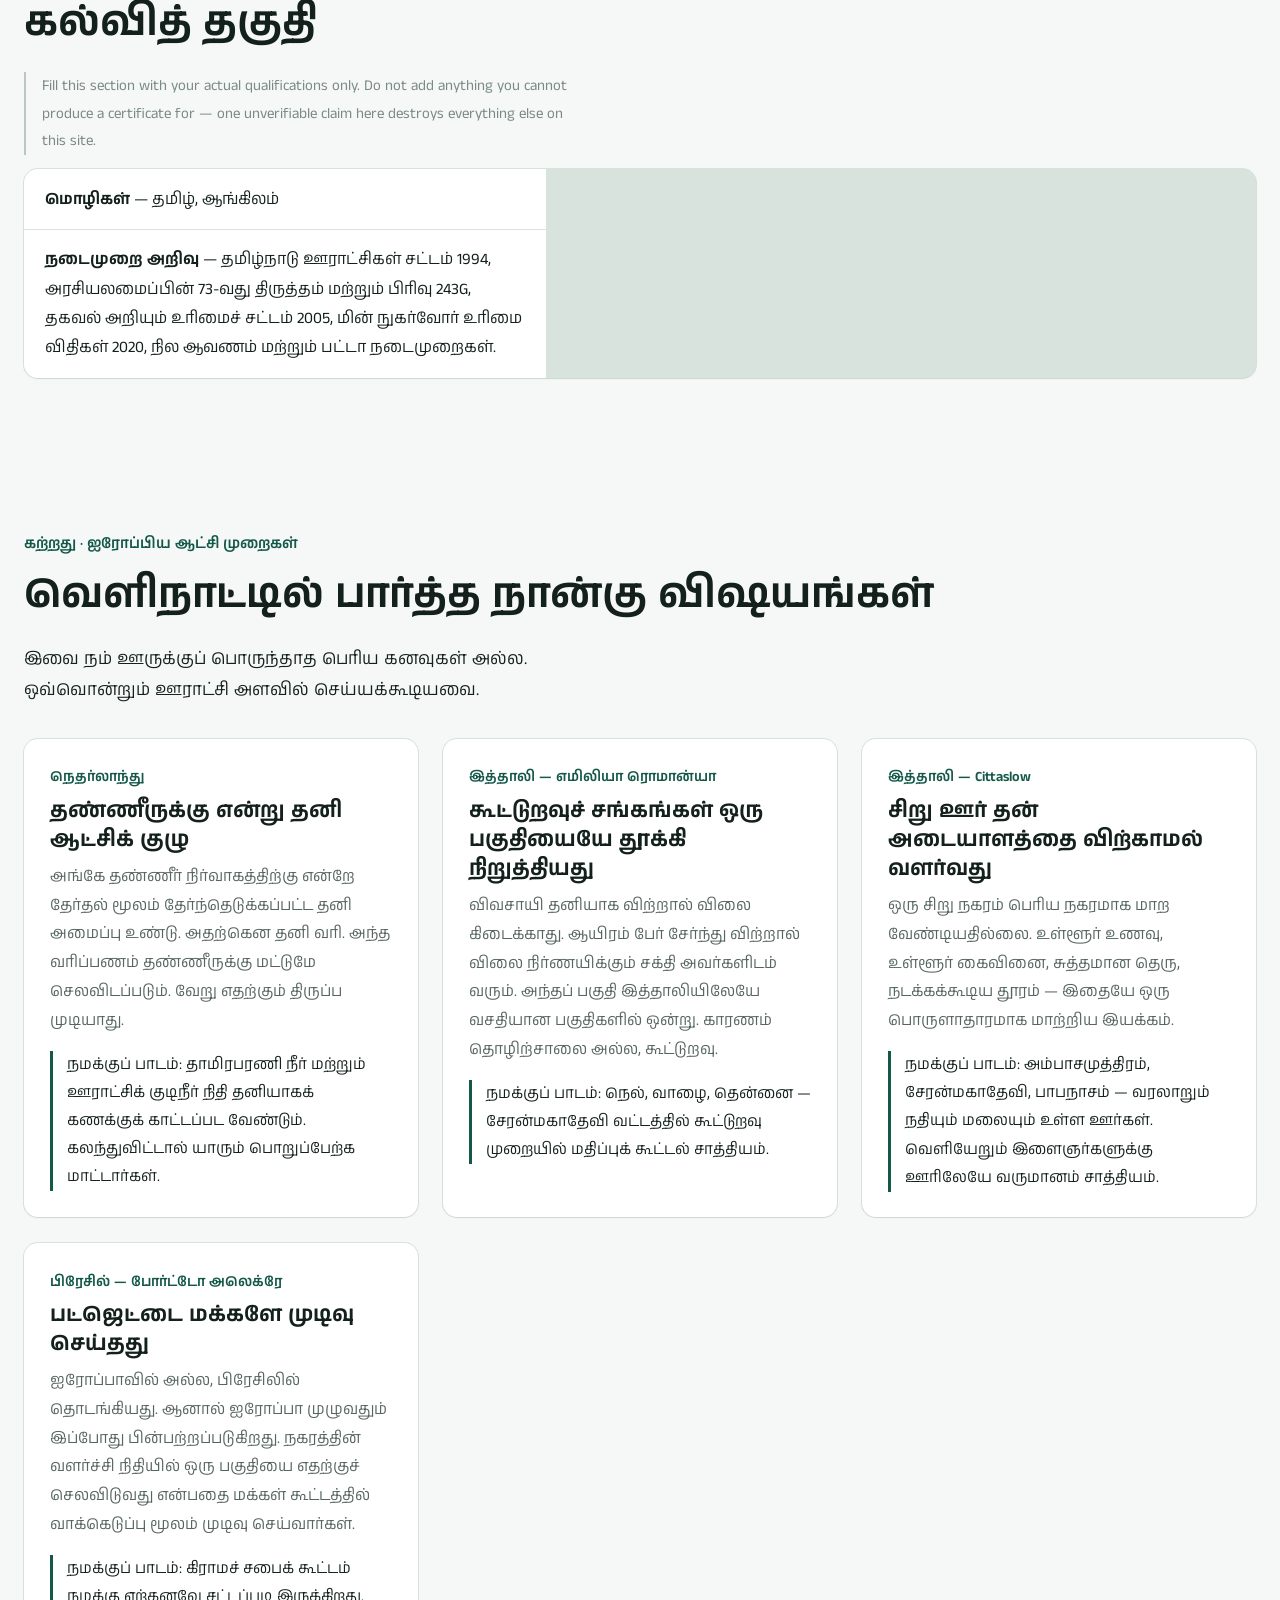
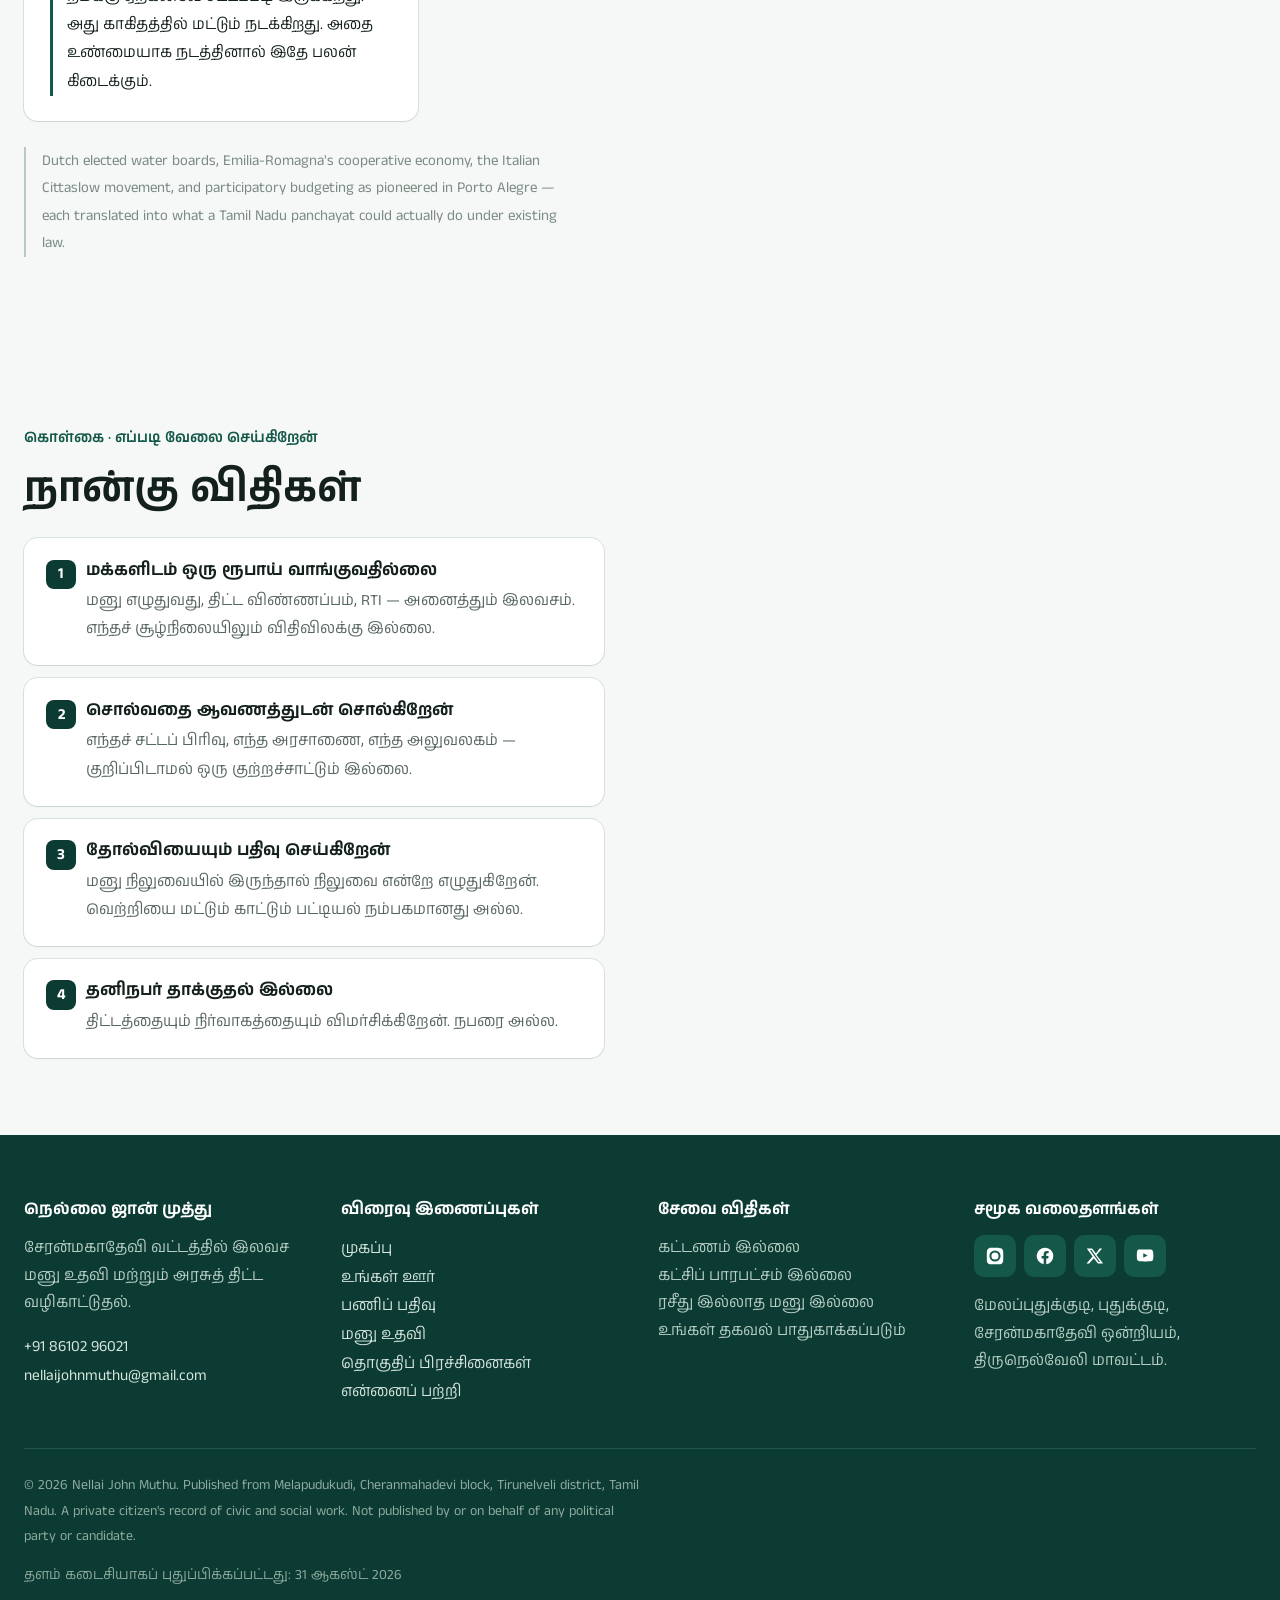
==== commit 6ffae3d3: "Add files via upload" ====
--- a/about.html
+++ b/about.html
@@ -6,7 +6,7 @@
 
 <title>என்னைப் பற்றி — நெல்லை ஜான் முத்து | About Nellai John Muthu</title>
 <meta name="description" content="நெல்லை ஜான் முத்து யார்? மலையான்குளத்தில் பிறப்பு, நெதர்லாந்து மற்றும் இத்தாலியில் பத்து ஆண்டுகள், திருநெல்வேலியில் மனு உதவி மையம். Biography of Nellai John Muthu — ten years in the Netherlands and Italy, and the governance models he brought back to Cheranmahadevi block, Tirunelveli.">
-<meta name="theme-color" content="#14332E">
+<meta name="theme-color" content="#0B3B32">
 <link rel="canonical" href="https://nellaijohnmuthu.com/about.html">
 
 <meta property="og:type" content="profile">
@@ -17,10 +17,11 @@
 <meta property="og:url" content="https://nellaijohnmuthu.com/about.html">
 <meta property="og:image" content="https://nellaijohnmuthu.com/og.jpg">
 <meta name="twitter:card" content="summary_large_image">
+<meta name="twitter:creator" content="@Nellaijohnmuthu">
 
 <link rel="preconnect" href="https://fonts.googleapis.com">
 <link rel="preconnect" href="https://fonts.gstatic.com" crossorigin>
-<link href="https://fonts.googleapis.com/css2?family=Anek+Tamil:wght@300..700&family=Newsreader:ital,opsz,wght@0,6..72,300..700;1,6..72,300..600&display=swap" rel="stylesheet">
+<link href="https://fonts.googleapis.com/css2?family=Anek+Tamil:wght@300..700&family=Inter:wght@400;500;600;700&display=swap" rel="stylesheet">
 <link rel="stylesheet" href="/style.css">
 
 <script type="application/ld+json">
@@ -53,17 +54,19 @@
 
 <header class="site-head">
   <div class="wrap">
-    <a class="brand" href="/">நெல்லை ஜான் முத்து<small>NELLAI JOHN MUTHU</small></a>
-    <button class="menu-btn" id="menuBtn" aria-expanded="false" aria-controls="mainnav" aria-label="பட்டியலைத் திற">
-      <span></span><span></span><span></span>
-    </button>
+    <a class="brand" href="/"><b>நெல்லை ஜான் முத்து</b><small>NELLAI JOHN MUTHU</small></a>
+    <button class="menu-btn" id="menuBtn" aria-expanded="false" aria-controls="mainnav" aria-label="பட்டியலைத் திற"><span></span><span></span><span></span></button>
     <nav class="site-nav" id="mainnav" aria-label="முதன்மை">
       <a href="/">முகப்பு</a>
       <a href="/panchayats.html">உங்கள் ஊர்</a>
       <a href="/work.html">பணிப் பதிவு</a>
       <a href="/help.html">மனு உதவி</a>
       <a href="/about.html" aria-current="page">என்னைப் பற்றி</a>
+      <a class="m-only" href="tel:+918610296021"><svg viewBox="0 0 24 24" aria-hidden="true"><path d="M6.6 10.8c1.4 2.8 3.8 5.1 6.6 6.6l2.2-2.2c.3-.3.7-.4 1-.2 1.1.4 2.4.6 3.6.6.6 0 1 .4 1 1V20c0 .6-.4 1-1 1C10.6 21 3 13.4 3 4c0-.6.4-1 1-1h3.5c.6 0 1 .4 1 1 0 1.3.2 2.5.6 3.6.1.4 0 .8-.2 1l-2.3 2.2z"/></svg> +91 86102 96021</a>
+      <div class="m-social"><a href="https://www.instagram.com/nellai_john_muthu" target="_blank" rel="me noopener noreferrer" aria-label="Instagram — Nellai John Muthu"><svg viewBox="0 0 24 24" aria-hidden="true"><path d="M12 2.2c3.2 0 3.6 0 4.9.1 1.2.1 1.8.2 2.2.4.6.2 1 .5 1.4.9.4.4.7.8.9 1.4.2.4.4 1 .4 2.2.1 1.3.1 1.7.1 4.9s0 3.6-.1 4.9c-.1 1.2-.2 1.8-.4 2.2-.2.6-.5 1-.9 1.4-.4.4-.8.7-1.4.9-.4.2-1 .4-2.2.4-1.3.1-1.7.1-4.9.1s-3.6 0-4.9-.1c-1.2-.1-1.8-.2-2.2-.4-.6-.2-1-.5-1.4-.9-.4-.4-.7-.8-.9-1.4-.2-.4-.4-1-.4-2.2C2.2 15.6 2.2 15.2 2.2 12s0-3.6.1-4.9c.1-1.2.2-1.8.4-2.2.2-.6.5-1 .9-1.4.4-.4.8-.7 1.4-.9.4-.2 1-.4 2.2-.4C8.4 2.2 8.8 2.2 12 2.2zm0 3.1A6.7 6.7 0 1 0 18.7 12 6.7 6.7 0 0 0 12 5.3zm0 11a4.3 4.3 0 1 1 4.3-4.3 4.3 4.3 0 0 1-4.3 4.3zm6.9-11.2a1.6 1.6 0 1 1-1.6-1.6 1.6 1.6 0 0 1 1.6 1.6z"/></svg></a><a href="https://www.facebook.com/nellaijohnmuthu" target="_blank" rel="me noopener noreferrer" aria-label="Facebook — Nellai John Muthu"><svg viewBox="0 0 24 24" aria-hidden="true"><path d="M22 12a10 10 0 1 0-11.6 9.9v-7H7.9V12h2.5V9.8c0-2.5 1.5-3.9 3.8-3.9 1.1 0 2.2.2 2.2.2v2.5h-1.3c-1.2 0-1.6.8-1.6 1.6V12h2.8l-.4 2.9h-2.4v7A10 10 0 0 0 22 12z"/></svg></a><a href="https://x.com/Nellaijohnmuthu" target="_blank" rel="me noopener noreferrer" aria-label="X — Nellai John Muthu"><svg viewBox="0 0 24 24" aria-hidden="true"><path d="M17.5 3h3.1l-6.8 7.8L21.8 21h-6.3l-4.9-6.4L4.9 21H1.8l7.3-8.3L2.2 3h6.4l4.5 5.9zm-1.1 16.2h1.7L7.7 4.7H5.9z"/></svg></a><a href="https://www.youtube.com/@NellaiJohnMuthu" target="_blank" rel="me noopener noreferrer" aria-label="YouTube — Nellai John Muthu"><svg viewBox="0 0 24 24" aria-hidden="true"><path d="M21.6 7.2s-.2-1.4-.8-2c-.8-.8-1.6-.8-2-.9C16 4.1 12 4.1 12 4.1s-4 0-6.8.2c-.4.1-1.2.1-2 .9-.6.6-.8 2-.8 2S2.2 8.8 2.2 10.5v1.6c0 1.6.2 3.3.2 3.3s.2 1.4.8 2c.8.8 1.8.8 2.2.9 1.6.1 6.8.2 6.8.2s4 0 6.8-.2c.4-.1 1.2-.1 2-.9.6-.6.8-2 .8-2s.2-1.6.2-3.3v-1.6c0-1.6-.2-3.3-.2-3.3zM9.9 14.2V8.6l5.2 2.8z"/></svg></a></div>
     </nav>
+    <div class="head-social"><a href="https://www.instagram.com/nellai_john_muthu" target="_blank" rel="me noopener noreferrer" aria-label="Instagram — Nellai John Muthu"><svg viewBox="0 0 24 24" aria-hidden="true"><path d="M12 2.2c3.2 0 3.6 0 4.9.1 1.2.1 1.8.2 2.2.4.6.2 1 .5 1.4.9.4.4.7.8.9 1.4.2.4.4 1 .4 2.2.1 1.3.1 1.7.1 4.9s0 3.6-.1 4.9c-.1 1.2-.2 1.8-.4 2.2-.2.6-.5 1-.9 1.4-.4.4-.8.7-1.4.9-.4.2-1 .4-2.2.4-1.3.1-1.7.1-4.9.1s-3.6 0-4.9-.1c-1.2-.1-1.8-.2-2.2-.4-.6-.2-1-.5-1.4-.9-.4-.4-.7-.8-.9-1.4-.2-.4-.4-1-.4-2.2C2.2 15.6 2.2 15.2 2.2 12s0-3.6.1-4.9c.1-1.2.2-1.8.4-2.2.2-.6.5-1 .9-1.4.4-.4.8-.7 1.4-.9.4-.2 1-.4 2.2-.4C8.4 2.2 8.8 2.2 12 2.2zm0 3.1A6.7 6.7 0 1 0 18.7 12 6.7 6.7 0 0 0 12 5.3zm0 11a4.3 4.3 0 1 1 4.3-4.3 4.3 4.3 0 0 1-4.3 4.3zm6.9-11.2a1.6 1.6 0 1 1-1.6-1.6 1.6 1.6 0 0 1 1.6 1.6z"/></svg></a><a href="https://www.facebook.com/nellaijohnmuthu" target="_blank" rel="me noopener noreferrer" aria-label="Facebook — Nellai John Muthu"><svg viewBox="0 0 24 24" aria-hidden="true"><path d="M22 12a10 10 0 1 0-11.6 9.9v-7H7.9V12h2.5V9.8c0-2.5 1.5-3.9 3.8-3.9 1.1 0 2.2.2 2.2.2v2.5h-1.3c-1.2 0-1.6.8-1.6 1.6V12h2.8l-.4 2.9h-2.4v7A10 10 0 0 0 22 12z"/></svg></a><a href="https://x.com/Nellaijohnmuthu" target="_blank" rel="me noopener noreferrer" aria-label="X — Nellai John Muthu"><svg viewBox="0 0 24 24" aria-hidden="true"><path d="M17.5 3h3.1l-6.8 7.8L21.8 21h-6.3l-4.9-6.4L4.9 21H1.8l7.3-8.3L2.2 3h6.4l4.5 5.9zm-1.1 16.2h1.7L7.7 4.7H5.9z"/></svg></a><a href="https://www.youtube.com/@NellaiJohnMuthu" target="_blank" rel="me noopener noreferrer" aria-label="YouTube — Nellai John Muthu"><svg viewBox="0 0 24 24" aria-hidden="true"><path d="M21.6 7.2s-.2-1.4-.8-2c-.8-.8-1.6-.8-2-.9C16 4.1 12 4.1 12 4.1s-4 0-6.8.2c-.4.1-1.2.1-2 .9-.6.6-.8 2-.8 2S2.2 8.8 2.2 10.5v1.6c0 1.6.2 3.3.2 3.3s.2 1.4.8 2c.8.8 1.8.8 2.2.9 1.6.1 6.8.2 6.8.2s4 0 6.8-.2c.4-.1 1.2-.1 2-.9.6-.6.8-2 .8-2s.2-1.6.2-3.3v-1.6c0-1.6-.2-3.3-.2-3.3zM9.9 14.2V8.6l5.2 2.8z"/></svg></a></div>
+    <a class="head-cta" href="https://wa.me/918610296021" target="_blank" rel="noopener noreferrer"><svg viewBox="0 0 24 24" aria-hidden="true"><path d="M12 2a10 10 0 0 0-8.6 15l-1.3 4.7 4.8-1.3A10 10 0 1 0 12 2zm5.3 14c-.2.6-1.3 1.2-1.8 1.2-.5.1-1 .1-1.7-.1-.4-.1-.9-.3-1.5-.6a11 11 0 0 1-4.3-3.9c-.5-.7-.8-1.5-.8-2.2 0-.7.3-1.3.6-1.6.2-.2.4-.3.6-.3h.5c.2 0 .4 0 .6.4l.8 1.9c0 .2 0 .3-.1.5l-.4.5c-.1.1-.2.3-.1.5.3.5.7 1.1 1.3 1.6.7.6 1.3.9 1.6 1 .2.1.4.1.5-.1l.7-.8c.2-.2.3-.2.5-.1l1.8.9c.2.1.3.2.4.3 0 .2 0 .6-.2 1.1z"/></svg> WhatsApp</a>
   </div>
 </header>
 
@@ -71,19 +74,18 @@
 
 <section class="hero">
   <div class="wrap">
-    <p class="kicker">என்னைப் பற்றி</p>
-    <h1 class="hero-slogan"><span class="l">கற்றது ஐரோப்பாவில்.</span><span class="l">செய்வது நெல்லையில்.</span></h1>
+    <p class="eyebrow ta">என்னைப் பற்றி</p>
+    <h1 class="ta">கற்றது ஐரோப்பாவில். செய்வது நெல்லையில். </h1>
     <p>ஒரு நாட்டின் வளர்ச்சி பணத்தில் இல்லை. கணக்குக் கேட்கும் பழக்கத்தில் இருக்கிறது.</p>
   </div>
 </section>
 
 <section>
-  <div class="wrap rail">
-    <p class="rail-label"><span>வாழ்க்கை</span>மலையான்குளம் முதல் மேலப்புதுக்குடி வரை</p>
-    <div>
+  <div class="wrap">
+    <p class="eyebrow ta">வாழ்க்கை · மலையான்குளம் முதல் மேலப்புதுக்குடி வரை</p>
+    <div class="prose">
       <h2>கதை</h2>
       <p class="lede">மலையான்குளத்தில் பிறந்தேன். புதுக்குடியில் குடும்பம். இரண்டுமே அம்பாசமுத்திரம் தொகுதிக்குள் தான்.</p>
-      <p><span class="fill">[படிப்பு, ஆரம்பகால வேலை பற்றி இரண்டு வரி — உண்மையானதை மட்டும் எழுதுங்கள்]</span></p>
       <p>பிறகு வெளிநாடு. நெதர்லாந்து. பின்பு இத்தாலி. ஏறத்தாழ பத்து ஆண்டுகள்.</p>
       <p>வேலை பார்த்தேன். ஆனால் கவனித்ததும் நிறைய. அங்கே ஒரு சாதாரண மனிதன் தன் ஊராட்சி எவ்வளவு பணம் வாங்கியது, எதற்குச் செலவழித்தது என்பதை இணையத்தில் பார்க்க முடியும். கேள்வி கேட்டால் பதில் வரும். கால அவகாசம் இருக்கும்.</p>
       <p>நம் ஊரில் மனு கொடுத்தால் என்ன ஆகும் என்று யாருக்கும் தெரியாது. அது நம் மக்களின் குறை அல்ல. யாரும் சொல்லித் தரவில்லை.</p>
@@ -94,15 +96,13 @@
 </section>
 
 <section>
-  <div class="wrap rail">
-    <p class="rail-label"><span>கல்வி</span>தகுதிகள்</p>
-    <div>
+  <div class="wrap">
+    <p class="eyebrow ta">கல்வி · தகுதிகள்</p>
+    <div class="prose">
       <h2>கல்வித் தகுதி</h2>
       <p class="en-note" lang="en">Fill this section with your actual qualifications only. Do not add anything you cannot produce a certificate for — one unverifiable claim here destroys everything else on this site.</p>
       <ul class="plain">
-        <li><b><span class="fill">பட்டப்படிப்பு / துறை</span></b> — <span class="fill">கல்லூரி, ஆண்டு</span></li>
-        <li><b><span class="fill">மேற்படிப்பு அல்லது சான்றிதழ்ப் படிப்பு</span></b> — <span class="fill">நிறுவனம், ஆண்டு</span></li>
-        <li><b>மொழிகள்</b> — தமிழ், ஆங்கிலம்<span class="fill">, மற்ற மொழிகள்</span></li>
+        <li><b>மொழிகள்</b> — தமிழ், ஆங்கிலம்</li>
         <li><b>நடைமுறை அறிவு</b> — தமிழ்நாடு ஊராட்சிகள் சட்டம் 1994, அரசியலமைப்பின் 73-வது திருத்தம் மற்றும் பிரிவு 243G, தகவல் அறியும் உரிமைச் சட்டம் 2005, மின் நுகர்வோர் உரிமை விதிகள் 2020, நில ஆவணம் மற்றும் பட்டா நடைமுறைகள்.</li>
       </ul>
     </div>
@@ -110,13 +110,13 @@
 </section>
 
 <section>
-  <div class="wrap rail">
-    <p class="rail-label"><span>கற்றது</span>ஐரோப்பிய ஆட்சி முறைகள்</p>
-    <div>
+  <div class="wrap">
+    <p class="eyebrow ta">கற்றது · ஐரோப்பிய ஆட்சி முறைகள்</p>
+    <div class="prose">
       <h2>வெளிநாட்டில் பார்த்த நான்கு விஷயங்கள்</h2>
       <p>இவை நம் ஊருக்குப் பொருந்தாத பெரிய கனவுகள் அல்ல. ஒவ்வொன்றும் ஊராட்சி அளவில் செய்யக்கூடியவை.</p>
 
-      <div class="issues">
+      <div class="grid g2" style="margin-top:2rem">
         <article class="issue">
           <span class="place">நெதர்லாந்து</span>
           <h3>தண்ணீருக்கு என்று தனி ஆட்சிக் குழு</h3>
@@ -152,9 +152,9 @@
 </section>
 
 <section>
-  <div class="wrap rail">
-    <p class="rail-label"><span>கொள்கை</span>எப்படி வேலை செய்கிறேன்</p>
-    <div>
+  <div class="wrap">
+    <p class="eyebrow ta">கொள்கை · எப்படி வேலை செய்கிறேன்</p>
+    <div class="prose">
       <h2>நான்கு விதிகள்</h2>
       <ol class="steps">
         <li>
@@ -182,24 +182,40 @@
 
 <footer class="site-foot">
   <div class="wrap">
-    <div>
-      <h2>தொடர்பு</h2>
-      <p class="ta">மேலப்புதுக்குடி, புதுக்குடி,<br>சேரன்மகாதேவி ஒன்றியம்,<br>திருநெல்வேலி மாவட்டம், தமிழ்நாடு</p>
-      <p><a href="tel:+918610296021">+91 86102 96021</a></p>
-      <p><a href="mailto:nellaijohnmuthu@gmail.com">nellaijohnmuthu@gmail.com</a></p>
-    </div>
-    <div>
-      <h2>பக்கங்கள்</h2>
-      <p><a href="/">முகப்பு</a><br><a href="/panchayats.html">உங்கள் ஊர்</a><br>
-         <a href="/work.html">பணிப் பதிவு</a><br><a href="/help.html">மனு உதவி</a><br>
-         <a href="/issues.html">தொகுதிப் பிரச்சினைகள்</a><br><a href="/about.html">என்னைப் பற்றி</a></p>
-    </div>
-    <div>
-      <h2>சேவை விதிகள்</h2>
-      <p class="ta">கட்டணம் இல்லை.<br>கட்சிப் பாரபட்சம் இல்லை.<br>ரசீது இல்லாத மனு இல்லை.<br>உங்கள் தகவல் பாதுகாக்கப்படும்.</p>
-    </div>
-    <div class="legal">
-      <p lang="en">© 2026 Nellai John Muthu. Published from Melapudukudi, Cheranmahadevi block, Tirunelveli district, Tamil Nadu. This is a personal website of a private citizen documenting civic and social work. It is not published by or on behalf of any political party or candidate.</p>
+    <div class="cols">
+      <div>
+        <h2>நெல்லை ஜான் முத்து</h2>
+        <p class="ta">சேரன்மகாதேவி வட்டத்தில் இலவச மனு உதவி மற்றும் அரசுத் திட்ட வழிகாட்டுதல்.</p>
+        <p><a href="tel:+918610296021">+91 86102 96021</a><br><a href="mailto:nellaijohnmuthu@gmail.com">nellaijohnmuthu@gmail.com</a></p>
+      </div>
+      <div>
+        <h2>விரைவு இணைப்புகள்</h2>
+        <ul>
+          <li><a href="/">முகப்பு</a></li>
+          <li><a href="/panchayats.html">உங்கள் ஊர்</a></li>
+          <li><a href="/work.html">பணிப் பதிவு</a></li>
+          <li><a href="/help.html">மனு உதவி</a></li>
+          <li><a href="/issues.html">தொகுதிப் பிரச்சினைகள்</a></li>
+          <li><a href="/about.html">என்னைப் பற்றி</a></li>
+        </ul>
+      </div>
+      <div>
+        <h2>சேவை விதிகள்</h2>
+        <ul>
+          <li>கட்டணம் இல்லை</li>
+          <li>கட்சிப் பாரபட்சம் இல்லை</li>
+          <li>ரசீது இல்லாத மனு இல்லை</li>
+          <li>உங்கள் தகவல் பாதுகாக்கப்படும்</li>
+        </ul>
+      </div>
+      <div>
+        <h2>சமூக வலைதளங்கள்</h2>
+        <div class="foot-social"><a href="https://www.instagram.com/nellai_john_muthu" target="_blank" rel="me noopener noreferrer" aria-label="Instagram — Nellai John Muthu"><svg viewBox="0 0 24 24" aria-hidden="true"><path d="M12 2.2c3.2 0 3.6 0 4.9.1 1.2.1 1.8.2 2.2.4.6.2 1 .5 1.4.9.4.4.7.8.9 1.4.2.4.4 1 .4 2.2.1 1.3.1 1.7.1 4.9s0 3.6-.1 4.9c-.1 1.2-.2 1.8-.4 2.2-.2.6-.5 1-.9 1.4-.4.4-.8.7-1.4.9-.4.2-1 .4-2.2.4-1.3.1-1.7.1-4.9.1s-3.6 0-4.9-.1c-1.2-.1-1.8-.2-2.2-.4-.6-.2-1-.5-1.4-.9-.4-.4-.7-.8-.9-1.4-.2-.4-.4-1-.4-2.2C2.2 15.6 2.2 15.2 2.2 12s0-3.6.1-4.9c.1-1.2.2-1.8.4-2.2.2-.6.5-1 .9-1.4.4-.4.8-.7 1.4-.9.4-.2 1-.4 2.2-.4C8.4 2.2 8.8 2.2 12 2.2zm0 3.1A6.7 6.7 0 1 0 18.7 12 6.7 6.7 0 0 0 12 5.3zm0 11a4.3 4.3 0 1 1 4.3-4.3 4.3 4.3 0 0 1-4.3 4.3zm6.9-11.2a1.6 1.6 0 1 1-1.6-1.6 1.6 1.6 0 0 1 1.6 1.6z"/></svg></a><a href="https://www.facebook.com/nellaijohnmuthu" target="_blank" rel="me noopener noreferrer" aria-label="Facebook — Nellai John Muthu"><svg viewBox="0 0 24 24" aria-hidden="true"><path d="M22 12a10 10 0 1 0-11.6 9.9v-7H7.9V12h2.5V9.8c0-2.5 1.5-3.9 3.8-3.9 1.1 0 2.2.2 2.2.2v2.5h-1.3c-1.2 0-1.6.8-1.6 1.6V12h2.8l-.4 2.9h-2.4v7A10 10 0 0 0 22 12z"/></svg></a><a href="https://x.com/Nellaijohnmuthu" target="_blank" rel="me noopener noreferrer" aria-label="X — Nellai John Muthu"><svg viewBox="0 0 24 24" aria-hidden="true"><path d="M17.5 3h3.1l-6.8 7.8L21.8 21h-6.3l-4.9-6.4L4.9 21H1.8l7.3-8.3L2.2 3h6.4l4.5 5.9zm-1.1 16.2h1.7L7.7 4.7H5.9z"/></svg></a><a href="https://www.youtube.com/@NellaiJohnMuthu" target="_blank" rel="me noopener noreferrer" aria-label="YouTube — Nellai John Muthu"><svg viewBox="0 0 24 24" aria-hidden="true"><path d="M21.6 7.2s-.2-1.4-.8-2c-.8-.8-1.6-.8-2-.9C16 4.1 12 4.1 12 4.1s-4 0-6.8.2c-.4.1-1.2.1-2 .9-.6.6-.8 2-.8 2S2.2 8.8 2.2 10.5v1.6c0 1.6.2 3.3.2 3.3s.2 1.4.8 2c.8.8 1.8.8 2.2.9 1.6.1 6.8.2 6.8.2s4 0 6.8-.2c.4-.1 1.2-.1 2-.9.6-.6.8-2 .8-2s.2-1.6.2-3.3v-1.6c0-1.6-.2-3.3-.2-3.3zM9.9 14.2V8.6l5.2 2.8z"/></svg></a></div>
+        <p class="ta" style="margin-top:1rem">மேலப்புதுக்குடி, புதுக்குடி,<br>சேரன்மகாதேவி ஒன்றியம்,<br>திருநெல்வேலி மாவட்டம்.</p>
+      </div>
+    </div>
+    <div class="foot-legal">
+      <p lang="en">© 2026 Nellai John Muthu. Published from Melapudukudi, Cheranmahadevi block, Tirunelveli district, Tamil Nadu. A private citizen's record of civic and social work. Not published by or on behalf of any political party or candidate.</p>
       <p class="ta">தளம் கடைசியாகப் புதுப்பிக்கப்பட்டது: 31 ஆகஸ்ட் 2026</p>
     </div>
   </div>
@@ -207,7 +223,7 @@
 
 <nav class="action-bar" aria-label="விரைவு தொடர்பு">
   <a href="tel:+918610296021"><svg viewBox="0 0 24 24" aria-hidden="true"><path d="M6.6 10.8c1.4 2.8 3.8 5.1 6.6 6.6l2.2-2.2c.3-.3.7-.4 1-.2 1.1.4 2.4.6 3.6.6.6 0 1 .4 1 1V20c0 .6-.4 1-1 1C10.6 21 3 13.4 3 4c0-.6.4-1 1-1h3.5c.6 0 1 .4 1 1 0 1.3.2 2.5.6 3.6.1.4 0 .8-.2 1l-2.3 2.2z"/></svg>அழைக்க</a>
-  <a href="https://wa.me/918610296021"><svg viewBox="0 0 24 24" aria-hidden="true"><path d="M12 2a10 10 0 0 0-8.6 15l-1.3 4.7 4.8-1.3A10 10 0 1 0 12 2zm5.3 14c-.2.6-1.3 1.2-1.8 1.2-.5.1-1 .1-1.7-.1-.4-.1-.9-.3-1.5-.6a11 11 0 0 1-4.3-3.9c-.5-.7-.8-1.5-.8-2.2 0-.7.3-1.3.6-1.6.2-.2.4-.3.6-.3h.5c.2 0 .4 0 .6.4l.8 1.9c0 .2 0 .3-.1.5l-.4.5c-.1.1-.2.3-.1.5.3.5.7 1.1 1.3 1.6.7.6 1.3.9 1.6 1 .2.1.4.1.5-.1l.7-.8c.2-.2.3-.2.5-.1l1.8.9c.2.1.3.2.4.3 0 .2 0 .6-.2 1.1z"/></svg>WhatsApp</a>
+  <a href="https://wa.me/918610296021" target="_blank" rel="noopener noreferrer"><svg viewBox="0 0 24 24" aria-hidden="true"><path d="M12 2a10 10 0 0 0-8.6 15l-1.3 4.7 4.8-1.3A10 10 0 1 0 12 2zm5.3 14c-.2.6-1.3 1.2-1.8 1.2-.5.1-1 .1-1.7-.1-.4-.1-.9-.3-1.5-.6a11 11 0 0 1-4.3-3.9c-.5-.7-.8-1.5-.8-2.2 0-.7.3-1.3.6-1.6.2-.2.4-.3.6-.3h.5c.2 0 .4 0 .6.4l.8 1.9c0 .2 0 .3-.1.5l-.4.5c-.1.1-.2.3-.1.5.3.5.7 1.1 1.3 1.6.7.6 1.3.9 1.6 1 .2.1.4.1.5-.1l.7-.8c.2-.2.3-.2.5-.1l1.8.9c.2.1.3.2.4.3 0 .2 0 .6-.2 1.1z"/></svg>WhatsApp</a>
   <a href="/help.html"><svg viewBox="0 0 24 24" aria-hidden="true"><path d="M14 2H6a2 2 0 0 0-2 2v16a2 2 0 0 0 2 2h12a2 2 0 0 0 2-2V8l-6-6zm2 16H8v-2h8v2zm0-4H8v-2h8v2zm-3-5V3.5L18.5 9H13z"/></svg>மனு உதவி</a>
 </nav>
 <script src="/site.js" defer></script>
--- a/style.css
+++ b/style.css
@@ -1,454 +1,460 @@
-/* Nellai John Muthu — nellaijohnmuthu.com
-   Palette grounded in the Tamirabarani belt and the government petition file:
-   river green ink, pale sage stone paper, endorsement red used only as a status mark. */
+/* nellaijohnmuthu.com — v3
+   Tamil civic-service interface. Light surfaces, deep-green brand,
+   red reserved for filing status. No gradients, no decorative shadow. */
 
 :root {
-  --paper:      #E6E8E1;
-  --paper-warm: #DDE0D6;
-  --river:      #14332E;
-  --river-mid:  #23504F;
-  --ink:        #16231F;
-  --ink-soft:   #4A5B55;
-  --stamp:      #9E2B20;
-  --brass:      #7E6420;
-  --rule:       #C2C7BB;
-  --rule-dark:  #2F5049;
-
-  --measure: 63ch;
-  --gutter: clamp(1.25rem, 5vw, 3.5rem);
-  --stack: clamp(3.5rem, 8vw, 6.5rem);
-}
+  --bg:            #F5F8F6;
+  --surface:       #FFFFFF;
+  --surface-alt:   #EAF1ED;
+  --primary:       #0B3B32;
+  --primary-2:     #14584A;
+  --primary-soft:  #E4EFE9;
+  --text:          #13201C;
+  --text-2:        #56655F;
+  --text-3:        #7C8A84;
+  --border:        #D9E3DE;
+  --border-strong: #B9C9C2;
+  --accent:        #B23A22;
+  --accent-soft:   #FBEEEA;
+  --gold:          #8A6A1E;
+  --ok:            #0A6B4C;
+
+  --r-sm: 8px;
+  --r-md: 14px;
+  --r-lg: 22px;
+  --sh-sm: 0 1px 2px rgba(11,59,50,.07), 0 0 0 1px var(--border);
+  --sh-md: 0 10px 28px -12px rgba(11,59,50,.22), 0 0 0 1px var(--border);
+
+  --container: min(1280px, 100% - 3rem);
+  --stack: clamp(3.5rem, 6vw, 6rem);
+}
+@media (max-width: 40rem) { :root { --container: min(1280px, 100% - 2rem); } }
 
 *, *::before, *::after { box-sizing: border-box; }
-
-html { -webkit-text-size-adjust: 100%; scroll-behavior: smooth; }
-
+html { -webkit-text-size-adjust: 100%; scroll-behavior: smooth; scroll-padding-top: 84px; }
 @media (prefers-reduced-motion: reduce) {
   html { scroll-behavior: auto; }
   *, *::before, *::after { animation-duration: .001ms !important; transition-duration: .001ms !important; }
 }
 
 body {
-  margin: 0;
-  background: var(--paper);
-  color: var(--ink);
-  font-family: "Newsreader", Georgia, serif;
-  font-size: clamp(1.02rem, 0.98rem + 0.25vw, 1.16rem);
-  line-height: 1.68;
-  font-variant-numeric: tabular-nums;
-}
-
-:lang(ta), .ta {
-  font-family: "Anek Tamil", "Noto Sans Tamil", sans-serif;
-  line-height: 1.82;
-  font-weight: 400;
-}
-
-/* ---------- Type scale ---------- */
-
-h1, h2, h3, h4 { margin: 0 0 .5em; font-weight: 600; line-height: 1.18; letter-spacing: -0.01em; }
-h1 { font-size: clamp(2rem, 1.4rem + 2.8vw, 3.25rem); }
-h2 { font-size: clamp(1.5rem, 1.2rem + 1.4vw, 2.15rem); }
-h3 { font-size: clamp(1.14rem, 1.05rem + 0.5vw, 1.4rem); }
-h2:lang(ta), h3:lang(ta), h1:lang(ta) { font-weight: 600; line-height: 1.4; letter-spacing: 0; }
-
-p { margin: 0 0 1.1em; max-width: var(--measure); }
-p:lang(ta) { max-width: 46ch; }
-
-a { color: var(--river-mid); text-decoration-thickness: 1px; text-underline-offset: 3px; }
-a:hover { color: var(--stamp); }
-
-:focus-visible { outline: 2.5px solid var(--stamp); outline-offset: 3px; }
-
-.en-note {
-  font-size: .92rem;
-  color: var(--ink-soft);
-  border-left: 2px solid var(--rule);
-  padding-left: 1rem;
-  margin: 0 0 1.4em;
-  max-width: 58ch;
-}
-
-.lede { font-size: 1.16em; }
+  margin: 0; background: var(--bg); color: var(--text);
+  font-family: Inter, system-ui, -apple-system, "Segoe UI", sans-serif;
+  font-size: 17px; line-height: 1.65;
+  -webkit-font-smoothing: antialiased;
+}
+:lang(ta), .ta, [lang="ta"] {
+  font-family: "Anek Tamil", "Noto Sans Tamil", system-ui, sans-serif;
+  line-height: 1.85;
+}
+
+h1, h2, h3, h4 { margin: 0 0 .5em; font-weight: 650; line-height: 1.2; letter-spacing: -.015em; }
+h1 { font-size: clamp(2.3rem, 1.4rem + 3.2vw, 3.9rem); }
+h2 { font-size: clamp(1.7rem, 1.2rem + 1.7vw, 2.6rem); }
+h3 { font-size: clamp(1.12rem, 1rem + .5vw, 1.35rem); }
+h4 { font-size: 1.02rem; }
+h1:lang(ta), h2:lang(ta), h3:lang(ta), .ta h1, .ta h2, .ta h3 { line-height: 1.35; letter-spacing: 0; }
+
+p { margin: 0 0 1em; }
+.prose p, .prose li { max-width: 68ch; }
+.prose p:lang(ta), .prose li:lang(ta) { max-width: 58ch; }
+.lede { font-size: 1.15rem; color: var(--text-2); }
+
+a { color: var(--primary-2); text-underline-offset: 3px; }
+a:hover { color: var(--accent); }
+:focus-visible { outline: 3px solid var(--accent); outline-offset: 2px; border-radius: 3px; }
+
+.eyebrow {
+  font-family: "Anek Tamil", sans-serif; font-size: .92rem; font-weight: 600;
+  color: var(--primary-2); margin: 0 0 .6rem;
+}
 
 /* ---------- Layout ---------- */
-
-.wrap { width: min(76rem, 100%); margin-inline: auto; padding-inline: var(--gutter); }
-
-section { padding-block: var(--stack); border-top: 1px solid var(--rule); }
-section:first-of-type { border-top: 0; }
-
-/* Asymmetric rail grid: margin annotations left, body right — like a petition file */
-.rail { display: grid; gap: clamp(1rem, 3vw, 3.5rem); grid-template-columns: 1fr; align-items: start; }
+.wrap { width: var(--container); margin-inline: auto; }
+section { padding-block: var(--stack); }
+.section-alt { background: var(--surface-alt); }
+.section-dark { background: var(--primary); color: #E8F0EC; }
+.section-dark h2, .section-dark h3 { color: #fff; }
+.section-head { max-width: 60ch; margin-bottom: 2.5rem; }
+.section-head p { color: var(--text-2); margin-bottom: 0; }
+
+.grid { display: grid; gap: clamp(1rem, 2vw, 1.6rem); }
+.g2 { grid-template-columns: repeat(auto-fit, minmax(min(100%, 22rem), 1fr)); }
+.g3 { grid-template-columns: repeat(auto-fit, minmax(min(100%, 17rem), 1fr)); }
+.g4 { grid-template-columns: repeat(auto-fit, minmax(min(100%, 13rem), 1fr)); }
+
+/* Two-column feature with real proportion on wide screens */
+.split { display: grid; gap: clamp(1.5rem, 3vw, 3.5rem); align-items: center; }
 @media (min-width: 62rem) {
-  .rail { grid-template-columns: 13rem minmax(0, 1fr); }
-}
-.rail > .rail-label {
-  font-family: "Anek Tamil", sans-serif;
-  font-size: .88rem;
-  font-weight: 500;
-  color: var(--ink-soft);
-  line-height: 1.5;
-  padding-top: .55rem;
-  border-top: 2px solid var(--rule-dark);
-}
-.rail > .rail-label span { display: block; color: var(--ink); font-weight: 600; }
+  .split { grid-template-columns: 1.05fr .95fr; }
+  .split.media-left { grid-template-columns: 1.15fr .85fr; }
+}
 
 /* ---------- Header ---------- */
-
 .site-head {
-  background: var(--river);
-  color: var(--paper);
+  position: sticky; top: 0; z-index: 60;
+  background: var(--primary); color: #fff;
 }
 .site-head .wrap {
-  display: flex; flex-wrap: wrap; gap: .75rem 2rem;
-  align-items: baseline; justify-content: space-between;
-  padding-block: 1.15rem;
-}
-.brand {
-  font-family: "Anek Tamil", sans-serif;
-  font-weight: 600; font-size: 1.16rem; color: var(--paper);
-  text-decoration: none; letter-spacing: .01em;
-}
-.brand small { display: block; font-family: "Newsreader", serif; font-weight: 400; font-size: .74rem; opacity: .68; letter-spacing: .04em; }
-.site-nav { display: flex; flex-wrap: wrap; gap: 1.15rem; }
+  display: flex; align-items: center; gap: 1.5rem;
+  min-height: 74px; flex-wrap: wrap;
+}
+.brand { display: flex; flex-direction: column; text-decoration: none; color: #fff; margin-right: auto; }
+.brand b { font-family: "Anek Tamil", sans-serif; font-size: 1.16rem; font-weight: 650; letter-spacing: .01em; }
+.brand small { font-size: .68rem; letter-spacing: .13em; color: #90AFA3; font-weight: 500; }
+
+.site-nav { display: flex; gap: .3rem; }
 .site-nav a {
-  font-family: "Anek Tamil", sans-serif; font-size: .97rem; font-weight: 500;
-  color: #C9D6CE; text-decoration: none; padding-bottom: 2px;
-  border-bottom: 1.5px solid transparent;
-}
-.site-nav a:hover, .site-nav a[aria-current="page"] { color: #fff; border-bottom-color: var(--stamp); }
-
-/* ---------- Hero ---------- */
-
-.hero { background: var(--river); color: var(--paper); border-top: 0; padding-block: clamp(3rem, 9vw, 6.5rem) clamp(3.5rem, 9vw, 7rem); }
-.hero .kicker {
   font-family: "Anek Tamil", sans-serif; font-size: 1rem; font-weight: 500;
-  color: #93B3A6; margin: 0 0 1.6rem;
-}
-.hero-slogan {
-  font-family: "Anek Tamil", sans-serif;
-  font-weight: 600;
-  font-size: clamp(2.05rem, 1.1rem + 4.6vw, 4.4rem);
-  line-height: 1.24; letter-spacing: -0.015em;
-  margin: 0 0 1.5rem; max-width: 16ch; color: #FBFCFA;
-}
-.hero-slogan .l { display: block; }
-.hero p { color: #C4D3CA; max-width: 44ch; }
-.hero .en-note { color: #9DB2A7; border-left-color: var(--rule-dark); }
-
-@media (prefers-reduced-motion: no-preference) {
-  .hero-slogan .l { animation: rise .8s cubic-bezier(.2,.7,.3,1) backwards; }
-  .hero-slogan .l:nth-child(2) { animation-delay: .13s; }
-  .hero-slogan .l:nth-child(3) { animation-delay: .26s; }
-  @keyframes rise { from { opacity: 0; transform: translateY(0.5em); } }
-}
-
-.actions { display: flex; flex-wrap: wrap; gap: .8rem; margin-top: 2.2rem; }
-.btn {
-  font-family: "Anek Tamil", sans-serif; font-size: 1rem; font-weight: 600;
-  padding: .72rem 1.35rem; text-decoration: none; border: 1.5px solid;
-  transition: background-color .15s, color .15s;
-}
-.btn-solid { background: var(--paper); color: var(--river); border-color: var(--paper); }
-.btn-solid:hover { background: var(--stamp); border-color: var(--stamp); color: #fff; }
-.btn-line { background: transparent; color: #DCE5DE; border-color: #4E6E66; }
-.btn-line:hover { background: #1D423B; color: #fff; border-color: #7D9A90; }
-
-/* ---------- Ledger (the signature element) ---------- */
-
-.ledger { border-top: 2px solid var(--rule-dark); margin-top: 1.5rem; }
-.entry {
-  display: grid; gap: .15rem 1.5rem; grid-template-columns: 1fr;
-  padding: 1.35rem 0; border-bottom: 1px solid var(--rule);
-}
-@media (min-width: 48rem) {
-  .entry { grid-template-columns: 7.5rem minmax(0, 1fr) 9rem; align-items: baseline; }
-}
-.entry-date {
-  font-family: "Anek Tamil", sans-serif; font-size: .88rem; font-weight: 500;
-  color: var(--ink-soft); white-space: nowrap;
-}
-.entry-body h3 { margin: 0 0 .3rem; font-size: 1.06rem; }
-.entry-body p { margin: 0; font-size: .95rem; color: var(--ink-soft); max-width: 60ch; }
-.entry-body p:lang(ta) { max-width: 50ch; }
-.entry-status {
-  font-family: "Anek Tamil", sans-serif; font-size: .82rem; font-weight: 600;
-  justify-self: start; padding: .18rem .55rem; border: 1.5px solid var(--stamp);
-  color: var(--stamp); white-space: nowrap; margin-top: .4rem;
-}
-@media (min-width: 48rem) { .entry-status { justify-self: end; margin-top: 0; } }
-.entry-status.done { border-color: var(--river-mid); color: var(--river-mid); }
-.entry-status.open { border-color: var(--brass); color: var(--brass); }
-
-/* ---------- Issue list ---------- */
-
-.issues { margin-top: 1.5rem; border-top: 2px solid var(--rule-dark); }
-.issue { padding: 1.75rem 0; border-bottom: 1px solid var(--rule); }
-.issue h3 { margin-bottom: .35rem; }
-.issue p { margin-bottom: .6rem; }
-.issue .place {
-  font-family: "Anek Tamil", sans-serif; font-size: .86rem; font-weight: 500;
-  color: var(--ink-soft); display: block; margin-bottom: .5rem;
-}
-.issue .did {
-  font-size: .93rem; padding-left: 1rem; border-left: 3px solid var(--river-mid);
-  color: var(--ink); margin: 0;
-}
-
-/* ---------- Fact strip ---------- */
-
-.facts { display: grid; gap: 1.6rem 2.5rem; grid-template-columns: repeat(auto-fit, minmax(13rem, 1fr)); margin-top: 2rem; }
-.fact { border-top: 2px solid var(--rule-dark); padding-top: .85rem; }
-.fact b {
-  display: block; font-family: "Anek Tamil", sans-serif;
-  font-size: clamp(1.5rem, 1.2rem + 1.1vw, 2rem); font-weight: 600; line-height: 1.15; color: var(--river);
-}
-.fact span { display: block; font-size: .92rem; color: var(--ink-soft); margin-top: .3rem; }
-
-/* ---------- Steps / help content ---------- */
-
-.steps { counter-reset: s; list-style: none; padding: 0; margin: 1.5rem 0 0; }
-.steps > li {
-  counter-increment: s; position: relative;
-  padding: 1.4rem 0 1.4rem 3.1rem; border-bottom: 1px solid var(--rule);
-}
-.steps > li::before {
-  content: counter(s); position: absolute; left: 0; top: 1.35rem;
-  font-family: "Anek Tamil", sans-serif; font-weight: 600; font-size: 1rem;
-  color: var(--paper); background: var(--river-mid);
-  width: 2rem; height: 2rem; display: grid; place-items: center;
-}
-.steps h3 { margin-bottom: .3rem; font-size: 1.05rem; }
-.steps p { margin: 0; font-size: .96rem; }
-
-.plain { list-style: none; padding: 0; margin: 1.2rem 0 0; max-width: var(--measure); }
-.plain li { padding: .65rem 0; border-bottom: 1px solid var(--rule); font-size: .98rem; }
-.plain li b { font-family: "Anek Tamil", sans-serif; font-weight: 600; }
-
-.callout {
-  background: var(--paper-warm); border-left: 4px solid var(--river-mid);
-  padding: 1.3rem 1.5rem; margin: 2rem 0; max-width: 60ch;
-}
-.callout p:last-child { margin-bottom: 0; }
-.callout h3 { margin-bottom: .4rem; font-size: 1.02rem; }
-
-/* Placeholder marker — replace all of these before publishing */
-.fill {
-  background: #FBE9A7; color: #5A4407; padding: 0 .3em;
-  border-bottom: 2px dotted #A98A16; font-style: normal;
-}
-
-/* ---------- Footer ---------- */
-
-.site-foot { background: var(--river); color: #B7C8BE; padding-block: clamp(2.5rem, 6vw, 4rem); font-size: .95rem; }
-.site-foot .wrap { display: grid; gap: 2rem; grid-template-columns: repeat(auto-fit, minmax(15rem, 1fr)); }
-.site-foot h2 { color: #fff; font-size: 1.05rem; font-family: "Anek Tamil", sans-serif; margin-bottom: .6rem; }
-.site-foot a { color: #DDE7E0; }
-.site-foot a:hover { color: #fff; }
-.site-foot p { margin-bottom: .5rem; max-width: 34ch; }
-.site-foot .legal { grid-column: 1 / -1; border-top: 1px solid var(--rule-dark); padding-top: 1.3rem; font-size: .84rem; color: #8FA79B; }
-.site-foot .legal p { max-width: 70ch; }
-
-.skip {
-  position: absolute; left: -9999px; background: var(--stamp); color: #fff;
-  padding: .6rem 1rem; z-index: 10;
-}
-.skip:focus { left: .5rem; top: .5rem; position: fixed; }
-
-/* ---------- Photography ---------- */
-
-.banner { position: relative; background: var(--river); }
-.banner img { display: block; width: 100%; height: clamp(230px, 42vw, 470px); object-fit: cover; object-position: center 42%; }
-.banner figcaption {
-  font-family: "Anek Tamil", sans-serif; font-size: .88rem; color: var(--ink-soft);
-  padding: .7rem 0 0; border-top: 1px solid var(--rule); margin-top: .8rem;
-}
-figure.photo { margin: 2rem 0 0; }
-figure.photo img { display: block; width: 100%; height: auto; border: 1px solid var(--rule); }
-
-/* ---------- Panchayat directory ---------- */
-
-.filters { display: flex; flex-wrap: wrap; gap: .5rem; margin: 1.8rem 0 1rem; }
-.chip {
-  font-family: "Anek Tamil", sans-serif; font-size: .95rem; font-weight: 500;
-  padding: .45rem 1rem; border: 1.5px solid var(--rule-dark); background: transparent;
-  color: var(--ink); cursor: pointer; transition: background-color .12s, color .12s;
-}
-.chip:hover { background: var(--paper-warm); }
-.chip[aria-pressed="true"] { background: var(--river); color: var(--paper); border-color: var(--river); }
-
-.search-row { margin: 1rem 0 .5rem; }
-.search-row input {
-  font-family: "Anek Tamil", sans-serif; font-size: 1rem; width: min(28rem, 100%);
-  padding: .6rem .85rem; border: 1.5px solid var(--rule-dark); background: #fff; color: var(--ink);
-}
-.result-note { font-family: "Anek Tamil", sans-serif; font-size: .92rem; color: var(--ink-soft); margin: .4rem 0 0; }
-
-.lb-group { margin-top: 2.6rem; }
-.lb-group > h3 {
-  font-family: "Anek Tamil", sans-serif; font-size: 1rem; font-weight: 600; color: var(--ink-soft);
-  border-bottom: 2px solid var(--rule-dark); padding-bottom: .5rem; margin-bottom: 0;
-}
-.lb { border-bottom: 1px solid var(--rule); }
-.lb > summary {
-  display: flex; align-items: baseline; gap: .9rem; justify-content: space-between;
-  padding: 1.05rem .2rem; cursor: pointer; list-style: none;
-  font-family: "Anek Tamil", sans-serif; font-size: 1.08rem; font-weight: 600;
-}
-.lb > summary::-webkit-details-marker { display: none; }
-.lb > summary:hover { background: var(--paper-warm); }
-.lb > summary .n { display: flex; align-items: baseline; gap: .7rem; min-width: 0; }
-.lb > summary .n::before {
-  content: "+"; font-weight: 400; font-size: 1.3rem; line-height: 1; color: var(--river-mid); width: .8rem; flex: none;
-}
-.lb[open] > summary .n::before { content: "\2212"; }
-.lb .badge {
-  font-family: "Newsreader", serif; font-size: .88rem; font-weight: 400; color: var(--ink-soft);
-  white-space: nowrap; flex: none;
-}
-.lb-body { padding: .3rem 0 1.6rem 1.5rem; }
-.cat { margin-top: 1.4rem; }
-.cat > h4 {
-  font-family: "Anek Tamil", sans-serif; font-size: .97rem; font-weight: 600; color: var(--river-mid);
-  margin: 0 0 .5rem; padding-left: .7rem; border-left: 3px solid var(--river-mid);
-}
-.cat ul { margin: 0; padding-left: 1.25rem; }
-.cat li { font-size: .96rem; line-height: 1.7; margin-bottom: .55rem; max-width: 66ch; }
-.cat li mark { background: #FBE9A7; color: inherit; }
-.empty { font-family: "Anek Tamil", sans-serif; color: var(--ink-soft); padding: 2rem 0; }
-
-@media (max-width: 30rem) {
-  .lb-body { padding-left: .4rem; }
-  .lb > summary { font-size: 1rem; }
-}
-
-/* ============ Readability bump for outdoor mobile use ============ */
-body { font-size: clamp(1.09rem, 1.02rem + 0.3vw, 1.19rem); }
-:lang(ta), .ta { line-height: 1.85; }
-.cat li, .entry-body p, .plain li { font-size: 1.02rem; }
-
-/* ============ Mobile menu ============ */
+  color: #CBDBD3; text-decoration: none; padding: .55rem .8rem; border-radius: var(--r-sm);
+  transition: background-color .16s, color .16s;
+}
+.site-nav a:hover { background: #14584A; color: #fff; }
+.site-nav a[aria-current="page"] { color: #fff; background: #14584A; }
+
+.head-social { display: flex; gap: .15rem; }
+.head-social a {
+  display: grid; place-items: center; width: 38px; height: 38px; border-radius: var(--r-sm);
+  color: #9DBBAF; transition: color .16s, background-color .16s;
+}
+.head-social a:hover { color: #fff; background: #14584A; }
+.head-social svg { width: 19px; height: 19px; fill: currentColor; }
+
+.head-cta {
+  display: inline-flex; align-items: center; gap: .45rem;
+  font-family: "Anek Tamil", sans-serif; font-size: .97rem; font-weight: 600;
+  background: #fff; color: var(--primary); text-decoration: none;
+  padding: .55rem 1.05rem; border-radius: var(--r-sm); white-space: nowrap;
+  transition: background-color .16s;
+}
+.head-cta:hover { background: var(--accent); color: #fff; }
+.head-cta svg { width: 17px; height: 17px; fill: currentColor; }
+
 .menu-btn {
-  display: none; background: none; border: 1.5px solid #4E6E66; cursor: pointer;
-  width: 46px; height: 44px; padding: 0 11px; flex: none;
-}
-.menu-btn span { display: block; height: 2px; background: var(--paper); margin: 4px 0; }
-.menu-btn[aria-expanded="true"] { background: #1D423B; }
-
-@media (max-width: 52rem) {
-  .site-head .wrap { flex-wrap: nowrap; align-items: center; gap: 1rem; }
+  display: none; background: none; border: 1px solid #2C6355; border-radius: var(--r-sm);
+  width: 46px; height: 44px; cursor: pointer; padding: 0 11px;
+}
+.menu-btn span { display: block; height: 2px; background: #fff; margin: 4px 0; border-radius: 2px; }
+
+@media (max-width: 62rem) {
+  .site-head .wrap { min-height: 64px; gap: .75rem; }
   .menu-btn { display: block; }
+  .head-social, .head-cta { display: none; }
   .site-nav {
-    display: none; flex-basis: 100%; flex-direction: column; gap: 0;
-    order: 3; padding-bottom: .5rem;
+    display: none; order: 5; flex-basis: 100%; flex-direction: column; gap: 0;
+    padding-bottom: .75rem; border-top: 1px solid #24564A; margin-top: .3rem;
   }
   .site-nav.open { display: flex; }
-  .site-head .wrap:has(.site-nav.open) { flex-wrap: wrap; }
-  .site-nav a {
-    padding: .85rem .2rem; border-bottom: 1px solid #2F5049; font-size: 1.05rem;
-  }
-  .site-nav a:hover, .site-nav a[aria-current="page"] { border-bottom-color: var(--stamp); }
-}
-
-/* ============ Mobile action bar ============ */
+  .site-nav a { padding: .95rem .6rem; border-radius: 0; font-size: 1.05rem; }
+  .site-nav .m-only { display: flex; align-items: center; gap: .6rem; }
+  .site-nav .m-social { display: flex; gap: .5rem; padding: .9rem .6rem 0; }
+  .site-nav .m-social a { padding: .55rem; }
+  .site-nav .m-social svg { width: 22px; height: 22px; fill: #CBDBD3; }
+}
+@media (min-width: 62.01rem) { .site-nav .m-only, .site-nav .m-social { display: none; } }
+
+/* ---------- Hero ---------- */
+.hero { background: var(--primary); color: #fff; padding-block: clamp(2.5rem, 5vw, 4.5rem); }
+.hero .eyebrow { color: #8FB3A6; }
+.hero h1 { color: #fff; max-width: 14ch; margin-bottom: 1rem; }
+.hero h1:lang(ta), .hero h1 .ta { line-height: 1.28; }
+.hero .sub { color: #C2D5CC; font-size: 1.1rem; max-width: 40ch; }
+.hero-media img {
+  display: block; width: 100%; height: auto; border-radius: var(--r-lg);
+  box-shadow: 0 24px 60px -24px rgba(0,0,0,.55);
+}
+.hero-media figcaption {
+  font-family: "Anek Tamil", sans-serif; font-size: .87rem; color: #9DBBAF; margin-top: .7rem;
+}
+.hero-compact { padding-block: clamp(2rem, 4vw, 3.2rem); }
+.hero-compact h1 { max-width: 18ch; }
+
+/* ---------- Buttons ---------- */
+.btn {
+  display: inline-flex; align-items: center; justify-content: center; gap: .5rem;
+  font-family: "Anek Tamil", sans-serif; font-size: 1.02rem; font-weight: 600;
+  padding: .78rem 1.5rem; min-height: 50px; border-radius: 11px;
+  text-decoration: none; border: 1.5px solid transparent; cursor: pointer;
+  transition: background-color .17s, border-color .17s, color .17s, transform .17s;
+}
+.btn svg { width: 18px; height: 18px; fill: currentColor; }
+.btn-primary { background: var(--primary); color: #fff; }
+.btn-primary:hover { background: var(--primary-2); color: #fff; transform: translateY(-1px); }
+.btn-light { background: #fff; color: var(--primary); }
+.btn-light:hover { background: var(--accent); color: #fff; transform: translateY(-1px); }
+.btn-ghost { background: transparent; color: #DCE8E3; border-color: #3A6F60; }
+.btn-ghost:hover { background: #14584A; color: #fff; border-color: #4E8676; }
+.btn-outline { background: var(--surface); color: var(--primary); border-color: var(--border-strong); }
+.btn-outline:hover { border-color: var(--primary); transform: translateY(-1px); }
+.btn-wa { background: #0C6B5B; color: #fff; }
+.btn-wa:hover { background: #084C41; color: #fff; }
+.btn-row { display: flex; flex-wrap: wrap; gap: .7rem; margin-top: 1.8rem; }
+
+/* ---------- Search ---------- */
+.searchbox { margin-top: 1.9rem; max-width: 33rem; }
+.searchbox > label {
+  display: block; font-family: "Anek Tamil", sans-serif; font-weight: 600;
+  margin-bottom: .55rem; color: inherit;
+}
+.searchbox .field {
+  display: flex; align-items: center; background: #fff; border-radius: 12px;
+  padding: 4px 4px 4px 14px; box-shadow: 0 12px 30px -18px rgba(0,0,0,.5);
+}
+.searchbox .field svg { width: 20px; height: 20px; fill: var(--text-3); flex: none; }
+.searchbox input {
+  flex: 1; min-width: 0; border: 0; outline: 0; background: transparent; color: var(--text);
+  font-family: "Anek Tamil", sans-serif; font-size: 1.04rem; padding: .8rem .7rem; min-height: 48px;
+}
+.searchbox input::placeholder { color: var(--text-3); }
+.searchbox button {
+  font-family: "Anek Tamil", sans-serif; font-size: 1rem; font-weight: 600;
+  background: var(--primary); color: #fff; border: 0; border-radius: 9px;
+  padding: 0 1.3rem; min-height: 46px; cursor: pointer; transition: background-color .17s;
+}
+.searchbox button:hover { background: var(--accent); }
+.quick { display: flex; flex-wrap: wrap; gap: .45rem; margin: .85rem 0 0; font-size: .92rem; }
+.quick a {
+  font-family: "Anek Tamil", sans-serif; text-decoration: none; color: #B6CEC4;
+  border: 1px solid #315F53; border-radius: 999px; padding: .3rem .8rem; transition: all .16s;
+}
+.quick a:hover { background: #14584A; color: #fff; border-color: #4E8676; }
+.searchbox.on-light .field { box-shadow: var(--sh-sm); }
+.searchbox.on-light .quick a { color: var(--text-2); border-color: var(--border-strong); }
+.searchbox.on-light .quick a:hover { background: var(--primary); color: #fff; border-color: var(--primary); }
+
+/* ---------- Metric band ---------- */
+.metrics { display: grid; gap: 1px; background: var(--border); border-radius: var(--r-md); overflow: hidden; }
+@media (min-width: 34rem) { .metrics { grid-template-columns: repeat(auto-fit, minmax(11rem, 1fr)); } }
+.metric { background: var(--surface); padding: 1.5rem 1.4rem; }
+.metric b {
+  display: block; font-family: "Anek Tamil", sans-serif; font-size: clamp(1.9rem, 1.4rem + 1.6vw, 2.7rem);
+  font-weight: 650; line-height: 1.1; color: var(--primary); letter-spacing: -.02em;
+}
+.metric span {
+  display: block; font-family: "Anek Tamil", sans-serif; font-size: .95rem;
+  color: var(--text-2); margin-top: .35rem;
+}
+.section-dark .metric { background: transparent; }
+.section-dark .metric b { color: #fff; }
+.section-dark .metric span { color: #A8C4B9; }
+.section-dark .metrics { background: #24564A; }
+
+/* ---------- Cards ---------- */
+.card {
+  background: var(--surface); border-radius: var(--r-md); padding: 1.6rem;
+  box-shadow: var(--sh-sm); display: flex; flex-direction: column;
+  transition: box-shadow .18s, transform .18s;
+}
+a.card { text-decoration: none; color: inherit; }
+a.card:hover { box-shadow: var(--sh-md); transform: translateY(-2px); color: inherit; }
+.card .ico {
+  width: 42px; height: 42px; border-radius: 10px; background: var(--primary-soft);
+  display: grid; place-items: center; margin-bottom: 1rem;
+}
+.card .ico svg { width: 21px; height: 21px; fill: var(--primary-2); }
+.card h3 { margin-bottom: .35rem; }
+.card p { color: var(--text-2); font-size: .97rem; margin-bottom: 0; }
+.card .more {
+  font-family: "Anek Tamil", sans-serif; font-weight: 600; font-size: .95rem;
+  color: var(--primary-2); margin-top: 1rem;
+}
+
+.panel {
+  background: var(--surface); border-radius: var(--r-md); padding: clamp(1.4rem, 2.5vw, 2.2rem);
+  box-shadow: var(--sh-sm);
+}
+.panel h3 { margin-bottom: .8rem; }
+
+/* ---------- Media figures ---------- */
+figure.photo { margin: 0; }
+figure.photo img {
+  display: block; width: 100%; height: auto; border-radius: var(--r-lg); box-shadow: var(--sh-md);
+}
+figure.photo figcaption {
+  font-family: "Anek Tamil", sans-serif; font-size: .88rem; color: var(--text-2); margin-top: .75rem;
+}
+.banner img { display: block; width: 100%; height: clamp(210px, 34vw, 400px); object-fit: cover; object-position: center 42%; border-radius: var(--r-lg); }
+
+/* ---------- Ledger ---------- */
+.ledger { display: grid; gap: .8rem; }
+.entry {
+  background: var(--surface); border-radius: var(--r-md); box-shadow: var(--sh-sm);
+  padding: 1.25rem 1.4rem; display: grid; gap: .2rem .6rem;
+}
+@media (min-width: 48rem) {
+  .entry { grid-template-columns: 8rem minmax(0,1fr) auto; align-items: start; }
+}
+.entry-date { font-family: "Anek Tamil", sans-serif; font-size: .9rem; color: var(--text-2); font-weight: 500; }
+.entry-body h3 { font-size: 1.05rem; margin-bottom: .3rem; }
+.entry-body p { font-size: .95rem; color: var(--text-2); margin: 0; max-width: 68ch; }
+.pill {
+  font-family: "Anek Tamil", sans-serif; font-size: .84rem; font-weight: 600;
+  padding: .25rem .7rem; border-radius: 999px; white-space: nowrap; justify-self: start;
+  background: var(--accent-soft); color: var(--accent); margin-top: .5rem;
+}
+@media (min-width: 48rem) { .pill { justify-self: end; margin-top: 0; } }
+.pill.done { background: #E3F1EB; color: var(--ok); }
+.pill.open { background: #FBF2DF; color: var(--gold); }
+
+/* ---------- Issue blocks (constituency page) ---------- */
+.issue { background: var(--surface); border-radius: var(--r-md); box-shadow: var(--sh-sm); padding: 1.6rem; }
+.issue .place { font-family: "Anek Tamil", sans-serif; font-size: .88rem; color: var(--primary-2); font-weight: 600; display: block; margin-bottom: .4rem; }
+.issue h3 { margin-bottom: .5rem; }
+.issue p { color: var(--text-2); font-size: .97rem; }
+.issue p:last-child { margin-bottom: 0; }
+.issue .did { color: var(--text); border-left: 3px solid var(--primary-2); padding-left: .9rem; font-size: .95rem; }
+
+/* ---------- Steps / lists ---------- */
+.steps { counter-reset: s; list-style: none; padding: 0; margin: 0; display: grid; gap: .8rem; }
+.steps > li {
+  counter-increment: s; background: var(--surface); border-radius: var(--r-md);
+  box-shadow: var(--sh-sm); padding: 1.35rem 1.5rem 1.35rem 3.9rem; position: relative;
+}
+.steps > li::before {
+  content: counter(s); position: absolute; left: 1.4rem; top: 1.35rem;
+  font-family: "Anek Tamil", sans-serif; font-weight: 650; font-size: .95rem; color: #fff;
+  background: var(--primary); width: 1.85rem; height: 1.85rem; border-radius: 8px;
+  display: grid; place-items: center;
+}
+.steps h3 { font-size: 1.05rem; margin-bottom: .3rem; }
+.steps p { margin: 0; color: var(--text-2); font-size: .96rem; }
+
+.plain { list-style: none; padding: 0; margin: 0; display: grid; gap: 1px; background: var(--border); border-radius: var(--r-md); overflow: hidden; box-shadow: var(--sh-sm); }
+.plain li { background: var(--surface); padding: .95rem 1.3rem; font-size: .99rem; }
+.plain li b { font-family: "Anek Tamil", sans-serif; font-weight: 650; }
+
+.callout { background: var(--primary-soft); border-radius: var(--r-md); padding: 1.5rem 1.7rem; }
+.callout h3 { margin-bottom: .5rem; font-size: 1.05rem; }
+.callout p:last-child { margin-bottom: 0; }
+
+.en-note { font-size: .93rem; color: var(--text-3); border-left: 2px solid var(--border-strong); padding-left: 1rem; max-width: 62ch; }
+.section-dark .en-note, .hero .en-note { color: #8FB3A6; border-left-color: #315F53; }
+
+/* ---------- Social ---------- */
+.social-grid { display: grid; gap: 1rem; grid-template-columns: repeat(auto-fit, minmax(min(100%, 14rem), 1fr)); }
+.social-card {
+  display: flex; align-items: center; gap: .9rem; text-decoration: none; color: inherit;
+  background: var(--surface); border-radius: var(--r-md); padding: 1.15rem 1.3rem;
+  box-shadow: var(--sh-sm); transition: box-shadow .18s, transform .18s;
+}
+.social-card:hover { box-shadow: var(--sh-md); transform: translateY(-2px); color: inherit; }
+.social-card svg { width: 26px; height: 26px; fill: var(--primary); flex: none; }
+.social-card b { display: block; font-family: "Anek Tamil", sans-serif; font-size: 1rem; font-weight: 650; }
+.social-card span { display: block; font-family: "Anek Tamil", sans-serif; font-size: .88rem; color: var(--text-2); }
+
+/* ---------- Footer ---------- */
+.site-foot { background: var(--primary); color: #B9CFC6; padding-block: clamp(3rem, 5vw, 4.5rem) 2rem; margin-top: 0; }
+.site-foot .cols { display: grid; gap: 2.2rem; grid-template-columns: repeat(auto-fit, minmax(min(100%, 14rem), 1fr)); }
+.site-foot h2 { font-family: "Anek Tamil", sans-serif; font-size: 1.02rem; color: #fff; margin-bottom: .9rem; }
+.site-foot p, .site-foot li { font-size: .96rem; line-height: 1.8; }
+.site-foot a { color: #D6E5DE; text-decoration: none; }
+.site-foot a:hover { color: #fff; text-decoration: underline; }
+.site-foot ul { list-style: none; padding: 0; margin: 0; }
+.foot-social { display: flex; gap: .5rem; margin-top: .2rem; }
+.foot-social a { display: grid; place-items: center; width: 42px; height: 42px; border-radius: 10px; background: #14584A; }
+.foot-social a:hover { background: var(--accent); }
+.foot-social svg { width: 20px; height: 20px; fill: #fff; }
+.foot-legal { border-top: 1px solid #24564A; margin-top: 2.6rem; padding-top: 1.5rem; }
+.foot-legal p { font-size: .87rem; color: #8FAA9F; max-width: 78ch; }
+
+/* ---------- Mobile action bar ---------- */
 .action-bar { display: none; }
-@media (max-width: 52rem) {
+@media (max-width: 62rem) {
   .action-bar {
     display: grid; grid-template-columns: repeat(3, 1fr);
-    position: fixed; left: 0; right: 0; bottom: 0; z-index: 50;
-    background: var(--river); border-top: 1px solid #2F5049;
+    position: fixed; inset: auto 0 0 0; z-index: 55;
+    background: var(--primary); border-top: 1px solid #24564A;
     padding-bottom: env(safe-area-inset-bottom);
   }
   .action-bar a {
-    display: flex; flex-direction: column; align-items: center; justify-content: center;
-    gap: .18rem; min-height: 56px; padding: .5rem .3rem;
-    font-family: "Anek Tamil", sans-serif; font-size: .84rem; font-weight: 600;
-    color: #DCE7E0; text-decoration: none;
+    display: flex; flex-direction: column; align-items: center; justify-content: center; gap: .2rem;
+    min-height: 58px; font-family: "Anek Tamil", sans-serif; font-size: .85rem; font-weight: 600;
+    color: #D6E5DE; text-decoration: none;
   }
-  .action-bar a + a { border-left: 1px solid #2F5049; }
-  .action-bar a:active { background: #1D423B; }
+  .action-bar a + a { border-left: 1px solid #24564A; }
+  .action-bar a:active { background: var(--primary-2); }
   .action-bar svg { width: 21px; height: 21px; fill: currentColor; }
-  body { padding-bottom: 66px; }
-  html { scroll-padding-bottom: 80px; }
-}
-
-/* ============ Directory upgrades ============ */
-.hero-compact { padding-block: clamp(2.2rem, 6vw, 3.6rem) clamp(2.4rem, 6vw, 4rem); }
-
-.search-row label { font-family: "Anek Tamil", sans-serif; font-weight: 600; display: block; margin-bottom: .45rem; }
-.search-row input { min-height: 48px; font-size: 1.05rem; }
-.search-row input:focus { border-color: var(--river); }
-
-.cat-filters { margin-top: .5rem; }
-.cat-chip { font-size: .9rem; padding: .4rem .75rem; }
-.cat-chip b { font-weight: 600; color: var(--ink-soft); }
-.cat-chip[aria-pressed="true"] b { color: #BFD3C9; }
-.chip { min-height: 40px; }
-
-.clearbtn {
-  font-family: "Anek Tamil", sans-serif; font-size: .9rem; background: none;
-  border: none; color: var(--stamp); cursor: pointer; text-decoration: underline;
-  padding: .3rem; min-height: 34px;
-}
-
-.minicats { margin: 0 0 .9rem; display: flex; flex-wrap: wrap; gap: .4rem; }
+  body { padding-bottom: 68px; }
+  html { scroll-padding-bottom: 84px; }
+}
+
+/* ---------- Directory ---------- */
+.filter-panel {
+  background: var(--surface); border-radius: var(--r-md); box-shadow: var(--sh-sm);
+  padding: 1.4rem clamp(1.2rem, 2vw, 1.8rem); margin-bottom: 2rem;
+}
+.filters { display: flex; flex-wrap: wrap; gap: .45rem; margin-top: 1rem; }
+.filters + .filters { margin-top: .6rem; }
+.chip {
+  font-family: "Anek Tamil", sans-serif; font-size: .94rem; font-weight: 500;
+  padding: .45rem 1rem; min-height: 40px; border: 1px solid var(--border-strong);
+  border-radius: 999px; background: var(--surface); color: var(--text); cursor: pointer;
+  transition: all .16s;
+}
+.chip:hover { border-color: var(--primary); }
+.chip[aria-pressed="true"] { background: var(--primary); color: #fff; border-color: var(--primary); }
+.cat-chip { font-size: .9rem; }
+.cat-chip b { font-weight: 650; color: var(--text-3); margin-left: .25rem; }
+.cat-chip[aria-pressed="true"] b { color: #A8C4B9; }
+.result-note { font-family: "Anek Tamil", sans-serif; font-size: .95rem; color: var(--text-2); margin: 1rem 0 0; }
+.clearbtn { font-family: "Anek Tamil", sans-serif; font-size: .92rem; background: none; border: 0; color: var(--accent); cursor: pointer; text-decoration: underline; min-height: 36px; }
+
+.lb-group { margin-bottom: 2.6rem; }
+.lb-group > h3 {
+  font-family: "Anek Tamil", sans-serif; font-size: 1rem; font-weight: 650; color: var(--text-2);
+  margin-bottom: 1rem; padding-bottom: .55rem; border-bottom: 1px solid var(--border-strong);
+}
+.lb-list { display: grid; gap: .8rem; }
+.lb {
+  background: var(--surface); border-radius: var(--r-md); box-shadow: var(--sh-sm);
+  overflow: hidden; transition: box-shadow .18s;
+}
+.lb[open] { box-shadow: var(--sh-md); }
+.lb > summary { list-style: none; cursor: pointer; padding: 1.25rem 1.4rem; }
+.lb > summary::-webkit-details-marker { display: none; }
+.lb > summary:hover { background: var(--surface-alt); }
+.lb .row { display: flex; align-items: baseline; gap: 1rem; justify-content: space-between; }
+.lb .n { font-family: "Anek Tamil", sans-serif; font-size: 1.1rem; font-weight: 650; }
+.lb .badge { font-size: .9rem; color: var(--text-2); white-space: nowrap; flex: none; }
+.minicats { display: flex; flex-wrap: wrap; gap: .35rem; margin: .8rem 0 0; }
 .minicat {
-  font-family: "Anek Tamil", sans-serif; font-size: .82rem; color: var(--ink-soft);
-  border: 1px solid var(--rule); padding: .18rem .55rem; cursor: pointer;
-}
-.minicat:hover { border-color: var(--river-mid); color: var(--river-mid); }
-
-.sharerow { margin: 0 0 .4rem; }
+  font-family: "Anek Tamil", sans-serif; font-size: .82rem; color: var(--text-2);
+  background: var(--surface-alt); border: 0; border-radius: 999px; padding: .25rem .7rem; cursor: pointer;
+}
+.minicat:hover { background: var(--primary-soft); color: var(--primary-2); }
+.lb-body { padding: 0 1.4rem 1.5rem; border-top: 1px solid var(--border); margin-top: .2rem; padding-top: 1.2rem; }
+.sharerow { margin: 0 0 1.2rem; }
 .sharebtn {
-  font-family: "Anek Tamil", sans-serif; font-size: .87rem; background: none;
-  border: 1.5px solid var(--rule-dark); color: var(--ink); padding: .4rem .8rem;
-  cursor: pointer; min-height: 38px;
-}
-.sharebtn:hover { background: var(--paper-warm); }
-
-.wa-link {
-  display: inline-block; font-family: "Anek Tamil", sans-serif; font-weight: 600;
-  background: #075E54; color: #fff; text-decoration: none;
-  padding: .6rem 1.15rem; min-height: 44px; line-height: 1.9;
-}
-.wa-link:hover { background: #04443D; color: #fff; }
-.privacy-note { font-size: .88rem; color: var(--ink-soft); margin-bottom: 0; }
-
+  font-family: "Anek Tamil", sans-serif; font-size: .89rem; background: var(--surface);
+  border: 1px solid var(--border-strong); border-radius: 999px; color: var(--text);
+  padding: .4rem .95rem; min-height: 38px; cursor: pointer;
+}
+.sharebtn:hover { border-color: var(--primary); }
+.cat + .cat { margin-top: 1.5rem; }
+.cat h4 { font-family: "Anek Tamil", sans-serif; color: var(--primary-2); margin-bottom: .5rem; }
+.cat ul { margin: 0; padding-left: 1.2rem; }
+.cat li { font-size: .97rem; line-height: 1.72; margin-bottom: .5rem; color: var(--text-2); max-width: 78ch; }
+.cat li mark { background: #FBEBBF; color: var(--text); border-radius: 3px; padding: 0 2px; }
+.empty { font-family: "Anek Tamil", sans-serif; color: var(--text-2); padding: 2.5rem 0; }
 .lb[hidden], .lb-group[hidden], .cat[hidden] { display: none !important; }
-.lb { content-visibility: auto; contain-intrinsic-size: auto 90px; }
+.lb { content-visibility: auto; contain-intrinsic-size: auto 100px; }
 .lb[open] { content-visibility: visible; }
 
-/* ============ Homepage search ============ */
-.hero-search { margin-top: 2rem; max-width: 34rem; }
-.hero-search label { display: block; font-family: "Anek Tamil", sans-serif; font-weight: 600; color: #C4D3CA; margin-bottom: .5rem; }
-.hero-search .box { display: flex; }
-.hero-search input {
-  flex: 1; min-width: 0; min-height: 50px; font-family: "Anek Tamil", sans-serif;
-  font-size: 1.05rem; padding: .6rem .85rem; border: 0; background: #fff; color: var(--ink);
-}
-.hero-search button {
-  font-family: "Anek Tamil", sans-serif; font-size: 1rem; font-weight: 600;
-  background: var(--stamp); color: #fff; border: 0; padding: 0 1.2rem; min-height: 50px; cursor: pointer;
-}
-.hero-search button:hover { background: #86231A; }
-.hero-search .eg { font-size: .88rem; color: #93B3A6; margin: .55rem 0 0; }
-.hero-search .eg a { color: #B9CDC3; }
-
-/* ============ Print ============ */
+.skip { position: absolute; left: -9999px; background: var(--accent); color: #fff; padding: .7rem 1.1rem; z-index: 100; border-radius: 0 0 var(--r-sm) 0; }
+.skip:focus { left: 0; top: 0; position: fixed; }
+
+/* ---------- Print ---------- */
 @media print {
-  .site-head, .site-foot, .action-bar, .filters, .search-row, .sharerow,
-  .minicats, .skip, .result-note, .hero-search, .banner { display: none !important; }
+  .site-head, .site-foot, .action-bar, .filter-panel, .searchbox, .sharerow,
+  .minicats, .skip, .result-note, .btn-row, .social-grid, .banner { display: none !important; }
   body { background: #fff; color: #000; font-size: 11pt; padding-bottom: 0; }
   .hero { background: #fff !important; color: #000 !important; padding-block: 0 1rem; }
-  .hero-slogan, .hero p, .hero .kicker { color: #000 !important; }
-  section { padding-block: .8rem; border-top: 1px solid #999; }
+  .hero h1, .hero .sub, .hero .eyebrow { color: #000 !important; }
+  section { padding-block: .7rem; }
+  .card, .panel, .entry, .issue, .steps > li, .plain li, .lb { box-shadow: none; border: 1px solid #bbb; break-inside: avoid; }
   .lb { content-visibility: visible; }
-  .lb > summary { font-size: 12pt; }
   .lb-body { display: block !important; }
-  .steps > li, .issue, .entry, .cat { break-inside: avoid; }
   h2, h3, h4 { break-after: avoid; }
   a[href^="http"]::after { content: " (" attr(href) ")"; font-size: 9pt; color: #444; }
-  a[href^="/"]::after, a[href^="#"]::after { content: ""; }
 }
 @page { margin: 15mm; }
